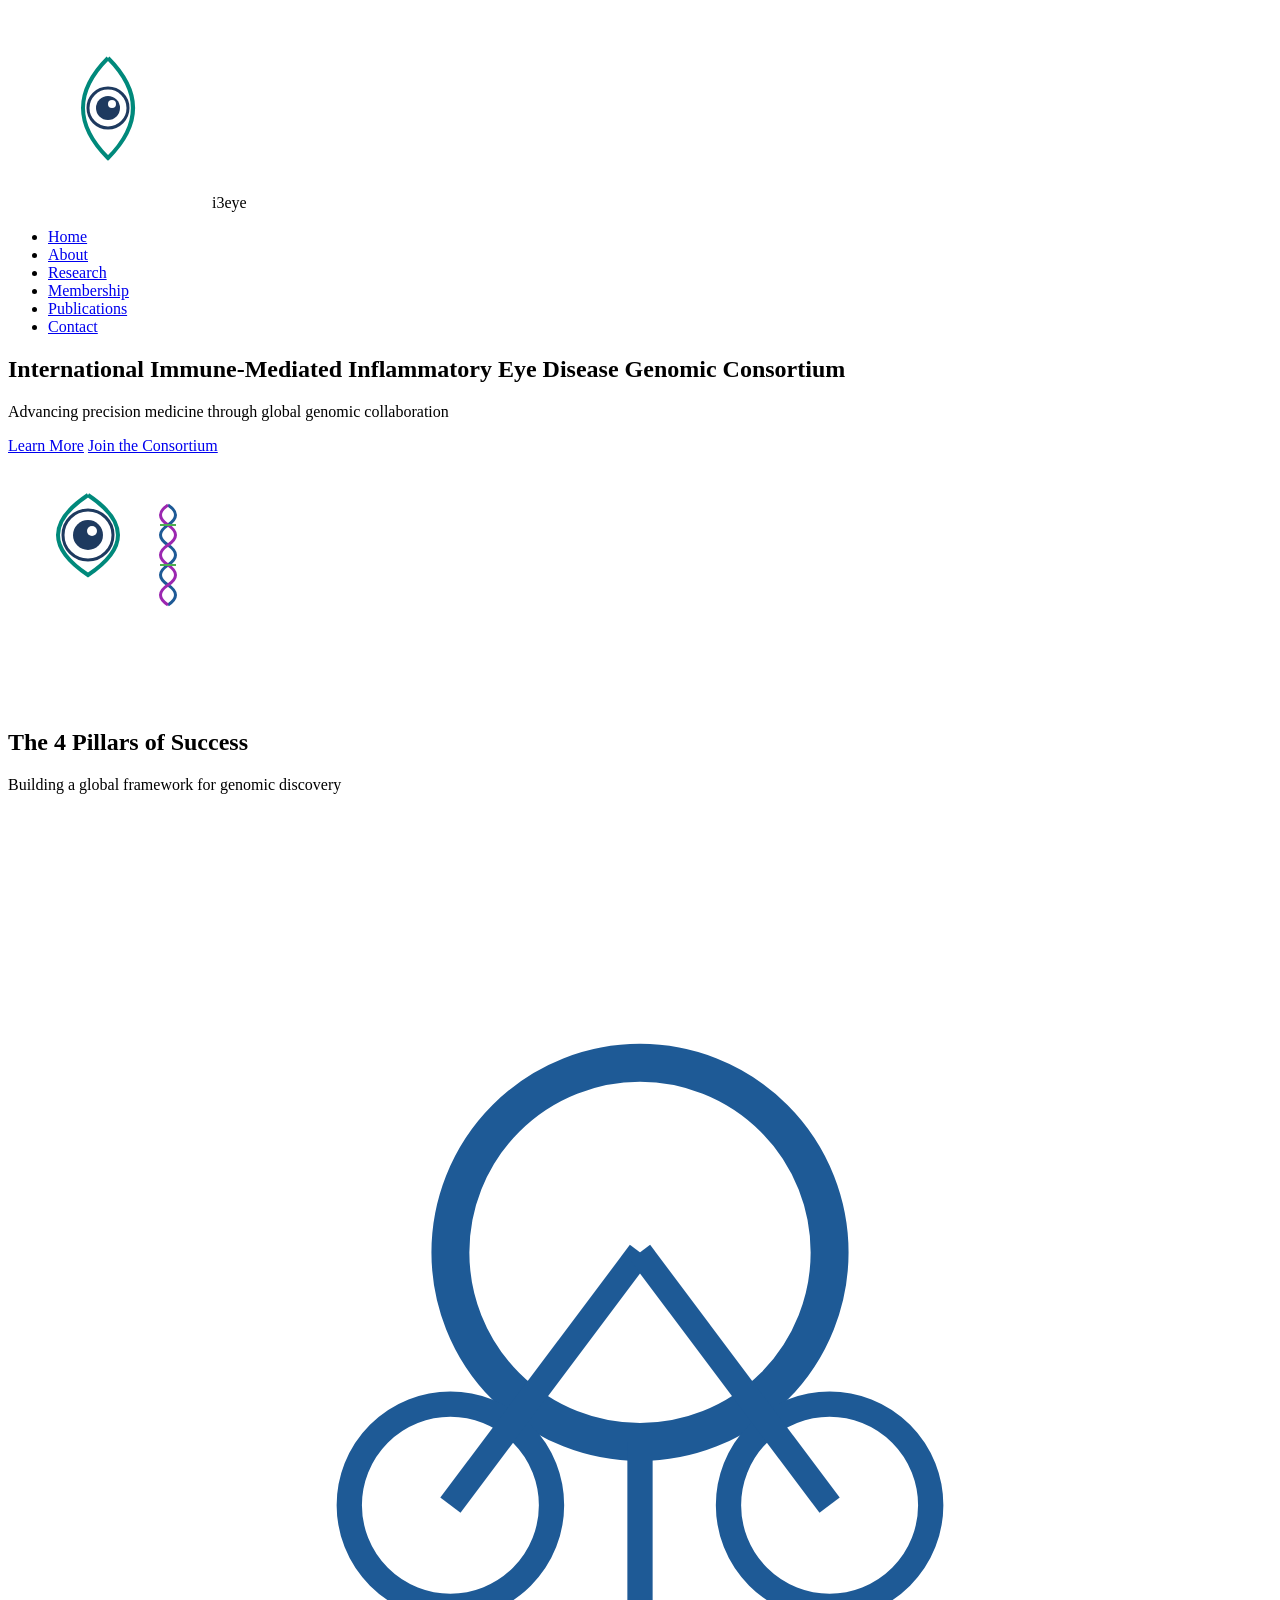
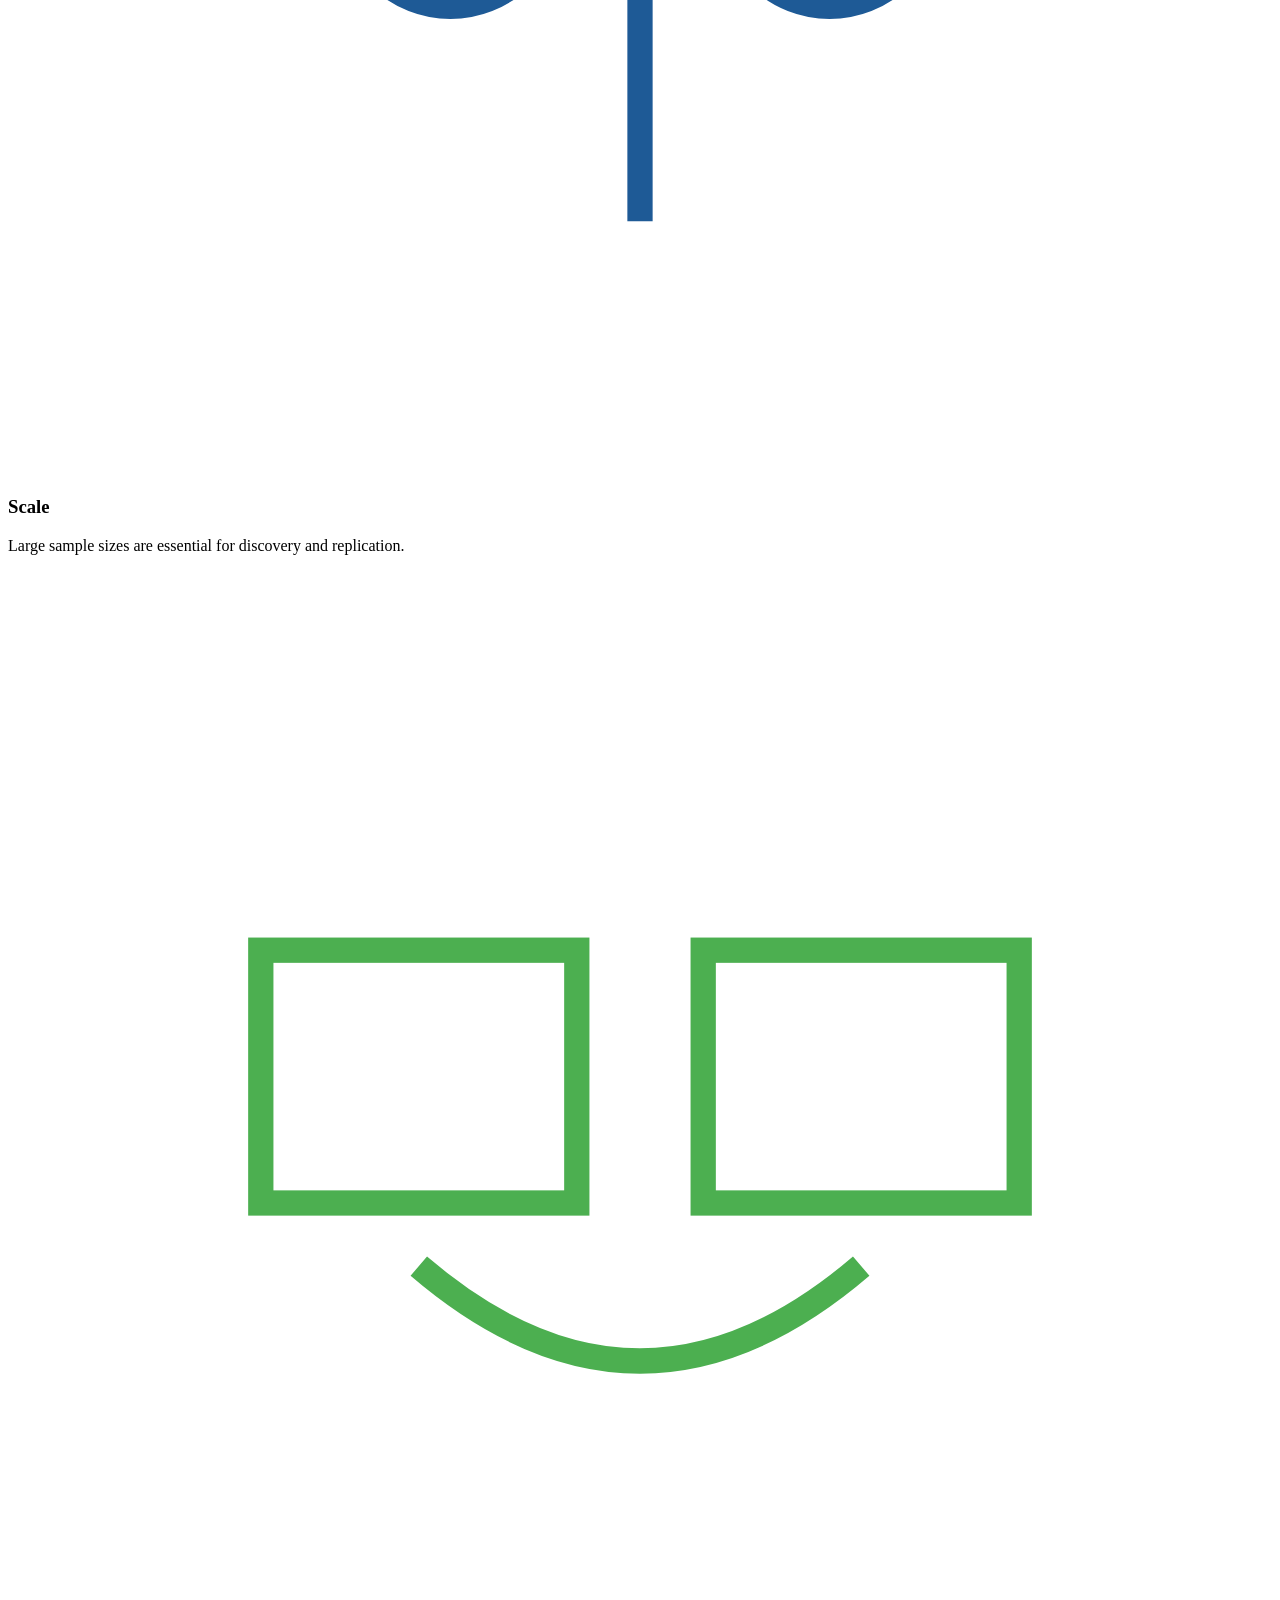
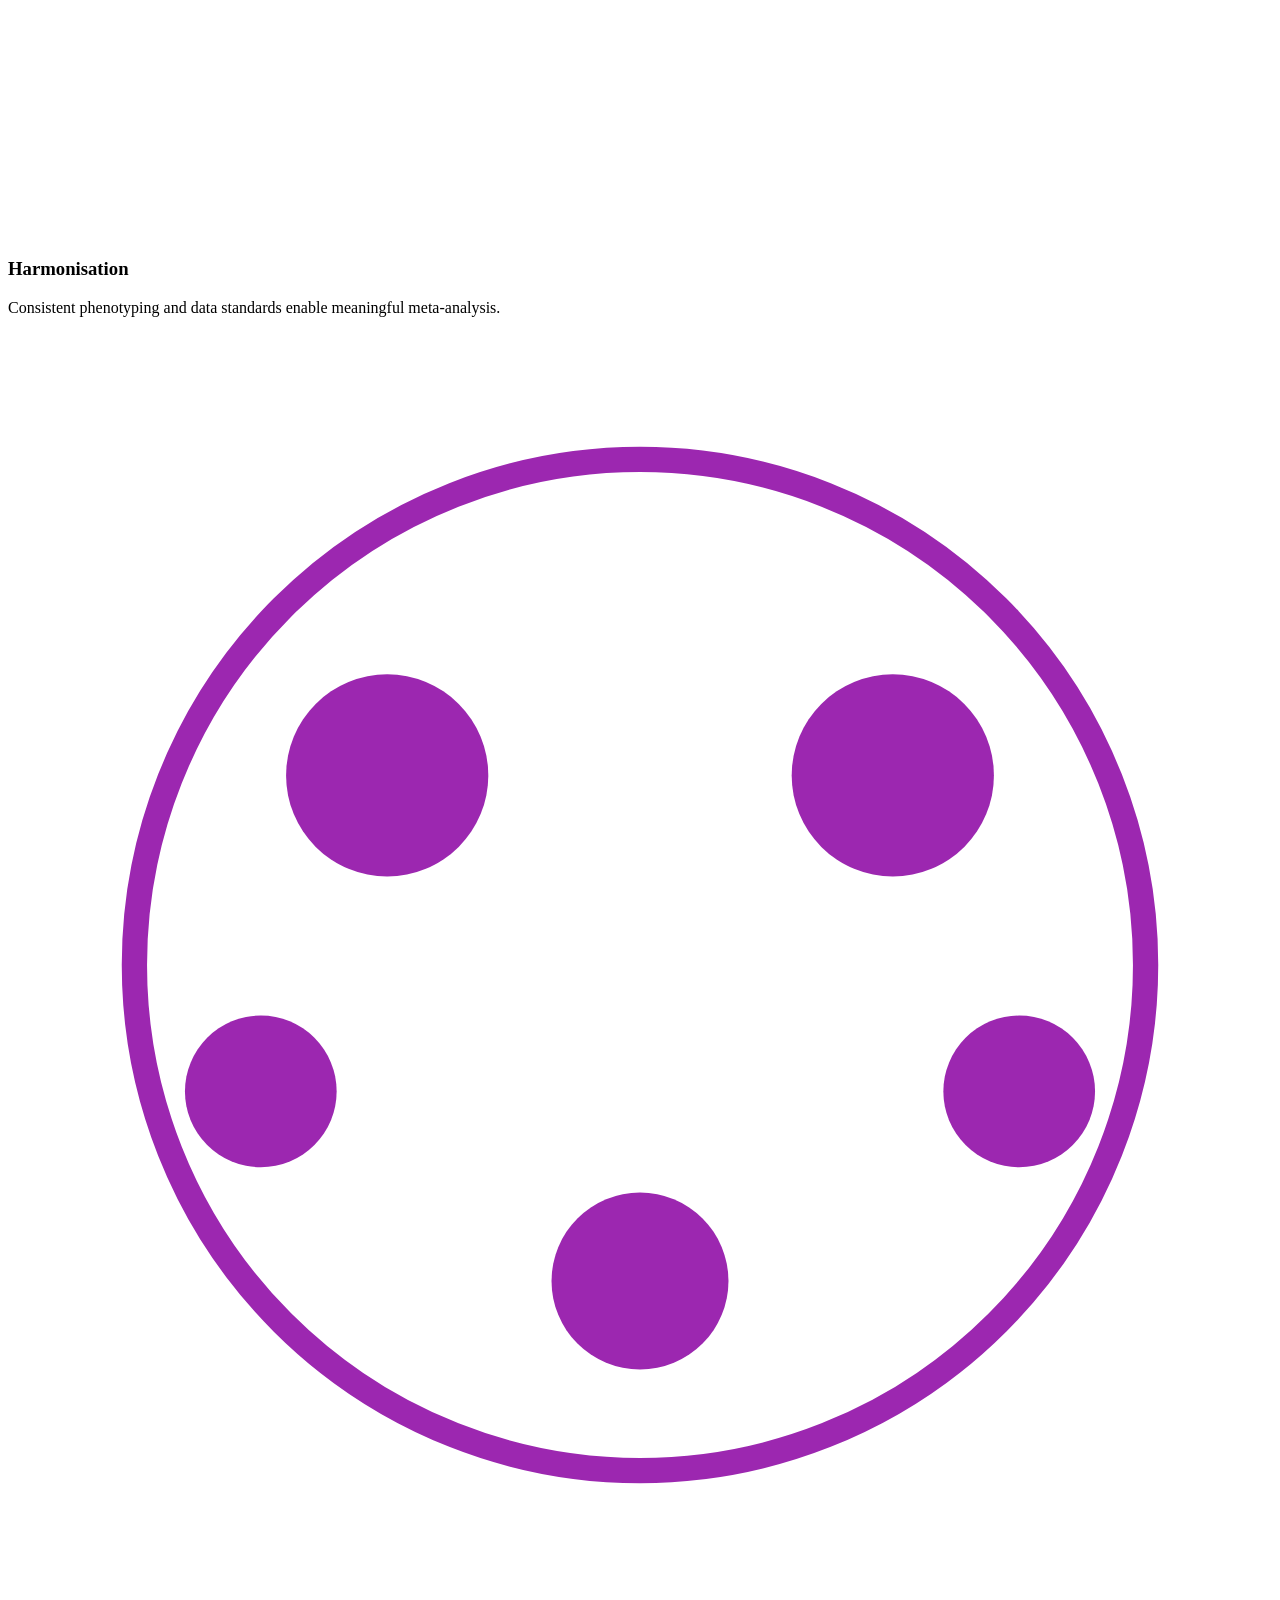
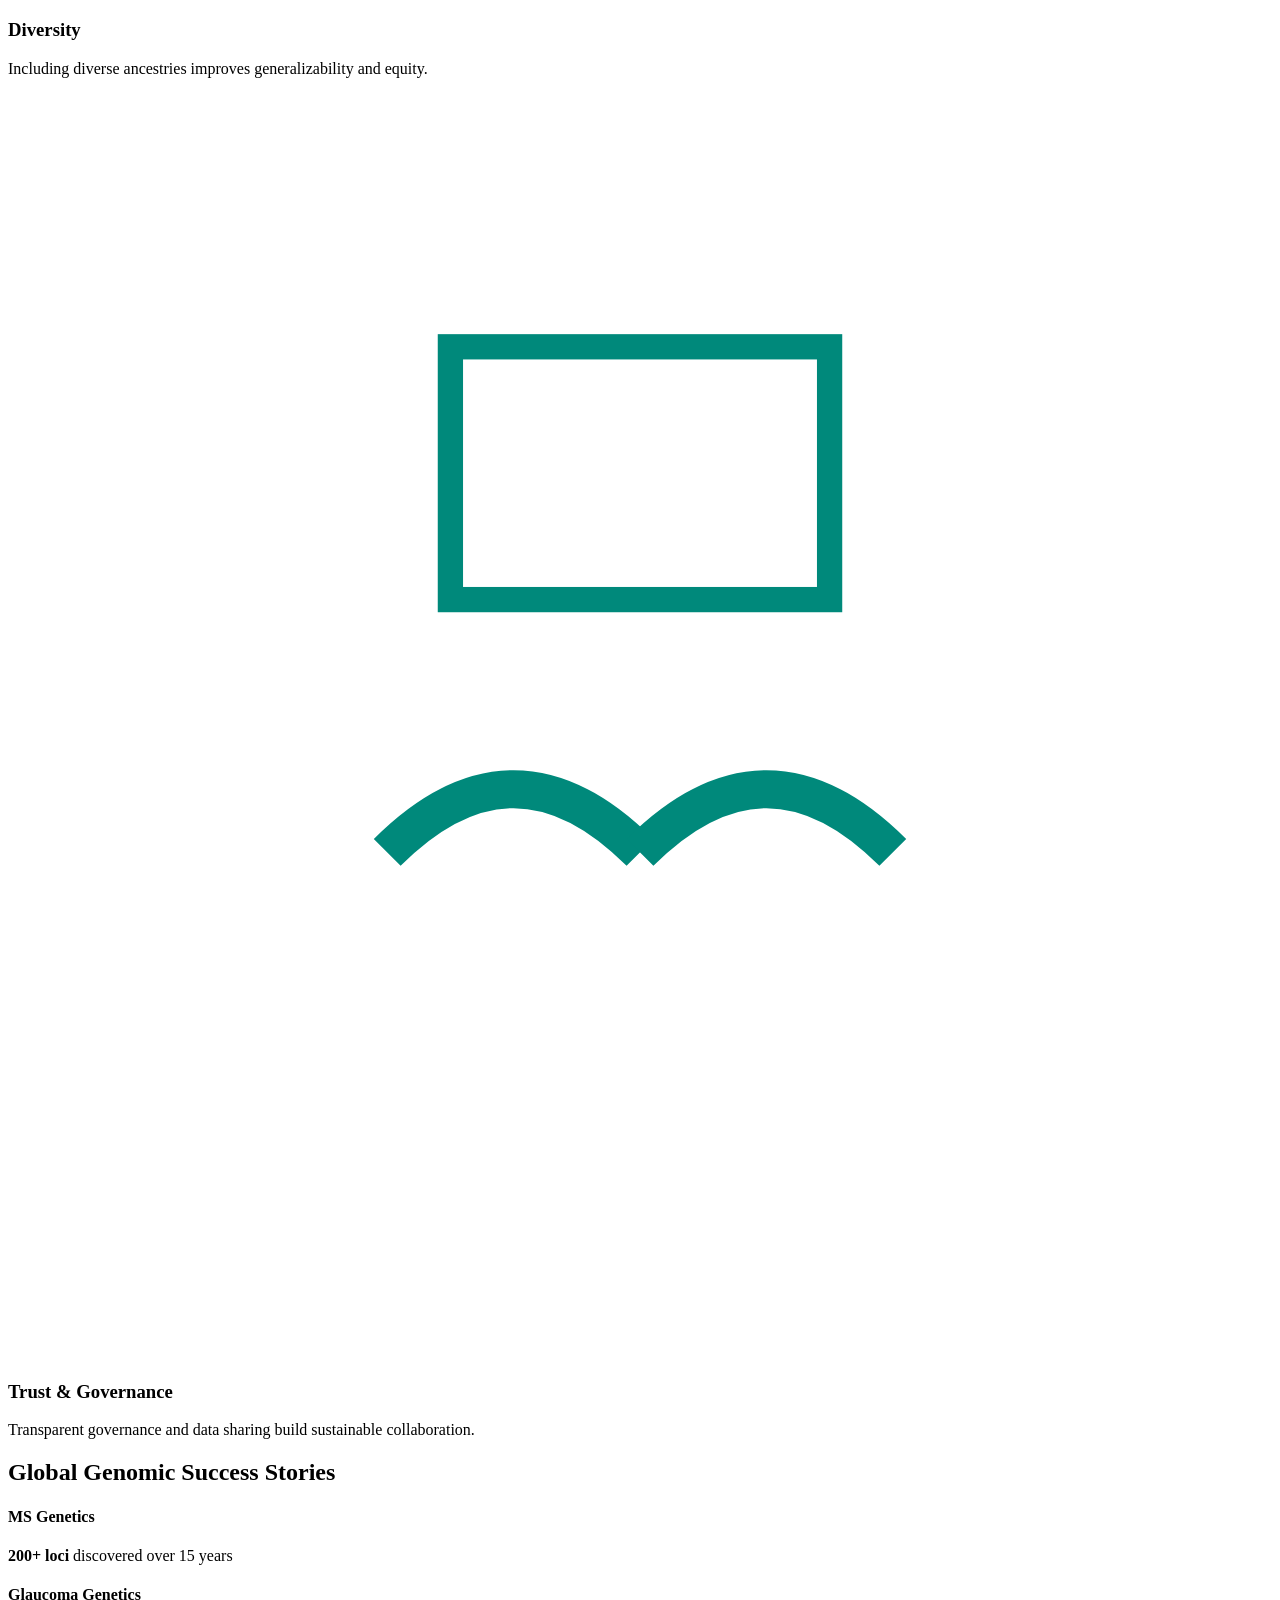
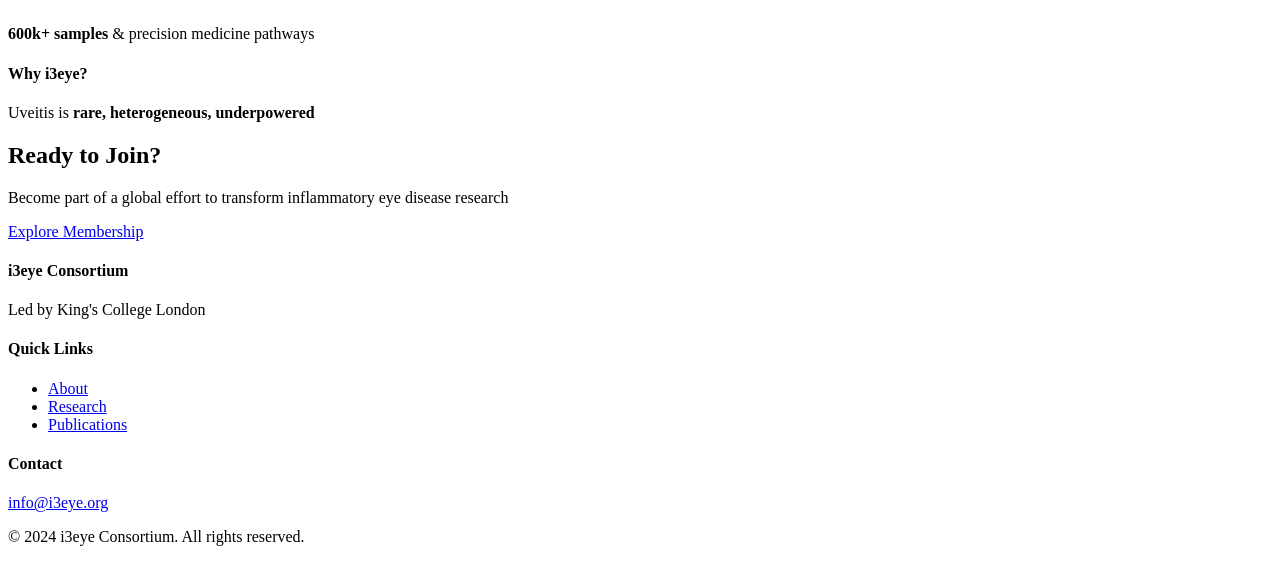
==== index.html @ 9ade29f8 "added index" ====
<!DOCTYPE html>
<html lang="en">
<head>
    <meta charset="UTF-8">
    <meta name="viewport" content="width=device-width, initial-scale=1.0">
    <title>i3eye - International Immune-Mediated Inflammatory Eye Disease Genomic Consortium</title>
    <link rel="stylesheet" href="styles.css">
</head>
<body>
    <nav class="navbar">
        <div class="container">
            <div class="logo">
                <img src="assets/i3eye-logo.svg" alt="i3eye Logo" class="logo-img">
                <span class="logo-text">i3eye</span>
            </div>
            <ul class="nav-links">
                <li><a href="index.html" class="active">Home</a></li>
                <li><a href="about.html">About</a></li>
                <li><a href="research.html">Research</a></li>
                <li><a href="membership.html">Membership</a></li>
                <li><a href="publications.html">Publications</a></li>
                <li><a href="contact.html">Contact</a></li>
            </ul>
            <div class="hamburger">
                <span></span>
                <span></span>
                <span></span>
            </div>
        </div>
    </nav>

    <section class="hero">
        <div class="hero-content">
            <h1>International Immune-Mediated Inflammatory Eye Disease Genomic Consortium</h1>
            <p class="subtitle">Advancing precision medicine through global genomic collaboration</p>
            <div class="hero-buttons">
                <a href="about.html" class="btn btn-primary">Learn More</a>
                <a href="membership.html" class="btn btn-secondary">Join the Consortium</a>
            </div>
        </div>
        <div class="hero-image">
            <img src="assets/hero-eye-dna.svg" alt="Eye and DNA illustration">
        </div>
    </section>

    <section class="pillars">
        <div class="container">
            <h2>The 4 Pillars of Success</h2>
            <p class="section-subtitle">Building a global framework for genomic discovery</p>
            <div class="pillars-grid">
                <div class="pillar-card">
                    <div class="pillar-icon">
                        <svg viewBox="0 0 100 100" xmlns="http://www.w3.org/2000/svg">
                            <circle cx="50" cy="35" r="15" fill="none" stroke="#1e5a96" stroke-width="3"/>
                            <circle cx="35" cy="55" r="8" fill="none" stroke="#1e5a96" stroke-width="2"/>
                            <circle cx="65" cy="55" r="8" fill="none" stroke="#1e5a96" stroke-width="2"/>
                            <line x1="50" y1="35" x2="35" y2="55" stroke="#1e5a96" stroke-width="2"/>
                            <line x1="50" y1="35" x2="65" y2="55" stroke="#1e5a96" stroke-width="2"/>
                            <line x1="50" y1="50" x2="50" y2="80" stroke="#1e5a96" stroke-width="2"/>
                        </svg>
                    </div>
                    <h3>Scale</h3>
                    <p>Large sample sizes are essential for discovery and replication.</p>
                </div>
                <div class="pillar-card">
                    <div class="pillar-icon">
                        <svg viewBox="0 0 100 100" xmlns="http://www.w3.org/2000/svg">
                            <rect x="20" y="30" width="25" height="20" fill="none" stroke="#4CAF50" stroke-width="2"/>
                            <rect x="55" y="30" width="25" height="20" fill="none" stroke="#4CAF50" stroke-width="2"/>
                            <path d="M 32.5 55 Q 50 70 67.5 55" fill="none" stroke="#4CAF50" stroke-width="2"/>
                        </svg>
                    </div>
                    <h3>Harmonisation</h3>
                    <p>Consistent phenotyping and data standards enable meaningful meta-analysis.</p>
                </div>
                <div class="pillar-card">
                    <div class="pillar-icon">
                        <svg viewBox="0 0 100 100" xmlns="http://www.w3.org/2000/svg">
                            <circle cx="50" cy="50" r="40" fill="none" stroke="#9C27B0" stroke-width="2"/>
                            <circle cx="30" cy="35" r="8" fill="#9C27B0"/>
                            <circle cx="70" cy="35" r="8" fill="#9C27B0"/>
                            <circle cx="20" cy="60" r="6" fill="#9C27B0"/>
                            <circle cx="80" cy="60" r="6" fill="#9C27B0"/>
                            <circle cx="50" cy="75" r="7" fill="#9C27B0"/>
                        </svg>
                    </div>
                    <h3>Diversity</h3>
                    <p>Including diverse ancestries improves generalizability and equity.</p>
                </div>
                <div class="pillar-card">
                    <div class="pillar-icon">
                        <svg viewBox="0 0 100 100" xmlns="http://www.w3.org/2000/svg">
                            <path d="M 30 60 Q 40 50 50 60" fill="none" stroke="#00897B" stroke-width="3"/>
                            <path d="M 50 60 Q 60 50 70 60" fill="none" stroke="#00897B" stroke-width="3"/>
                            <rect x="35" y="20" width="30" height="20" fill="none" stroke="#00897B" stroke-width="2"/>
                        </svg>
                    </div>
                    <h3>Trust & Governance</h3>
                    <p>Transparent governance and data sharing build sustainable collaboration.</p>
                </div>
            </div>
        </div>
    </section>

    <section class="quick-stats">
        <div class="container">
            <h2>Global Genomic Success Stories</h2>
            <div class="stats-grid">
                <div class="stat">
                    <h4>MS Genetics</h4>
                    <p><strong>200+ loci</strong> discovered over 15 years</p>
                </div>
                <div class="stat">
                    <h4>Glaucoma Genetics</h4>
                    <p><strong>600k+ samples</strong> & precision medicine pathways</p>
                </div>
                <div class="stat">
                    <h4>Why i3eye?</h4>
                    <p>Uveitis is <strong>rare, heterogeneous, underpowered</strong></p>
                </div>
            </div>
        </div>
    </section>

    <section class="cta">
        <div class="container">
            <h2>Ready to Join?</h2>
            <p>Become part of a global effort to transform inflammatory eye disease research</p>
            <a href="membership.html" class="btn btn-primary btn-large">Explore Membership</a>
        </div>
    </section>

    <footer>
        <div class="container">
            <div class="footer-content">
                <div class="footer-section">
                    <h4>i3eye Consortium</h4>
                    <p>Led by King's College London</p>
                </div>
                <div class="footer-section">
                    <h4>Quick Links</h4>
                    <ul>
                        <li><a href="about.html">About</a></li>
                        <li><a href="research.html">Research</a></li>
                        <li><a href="publications.html">Publications</a></li>
                    </ul>
                </div>
                <div class="footer-section">
                    <h4>Contact</h4>
                    <p><a href="mailto:info@i3eye.org">info@i3eye.org</a></p>
                </div>
            </div>
            <div class="footer-bottom">
                <p>&copy; 2024 i3eye Consortium. All rights reserved.</p>
            </div>
        </div>
    </footer>

    <script src="script.js"></script>
</body>
</html>
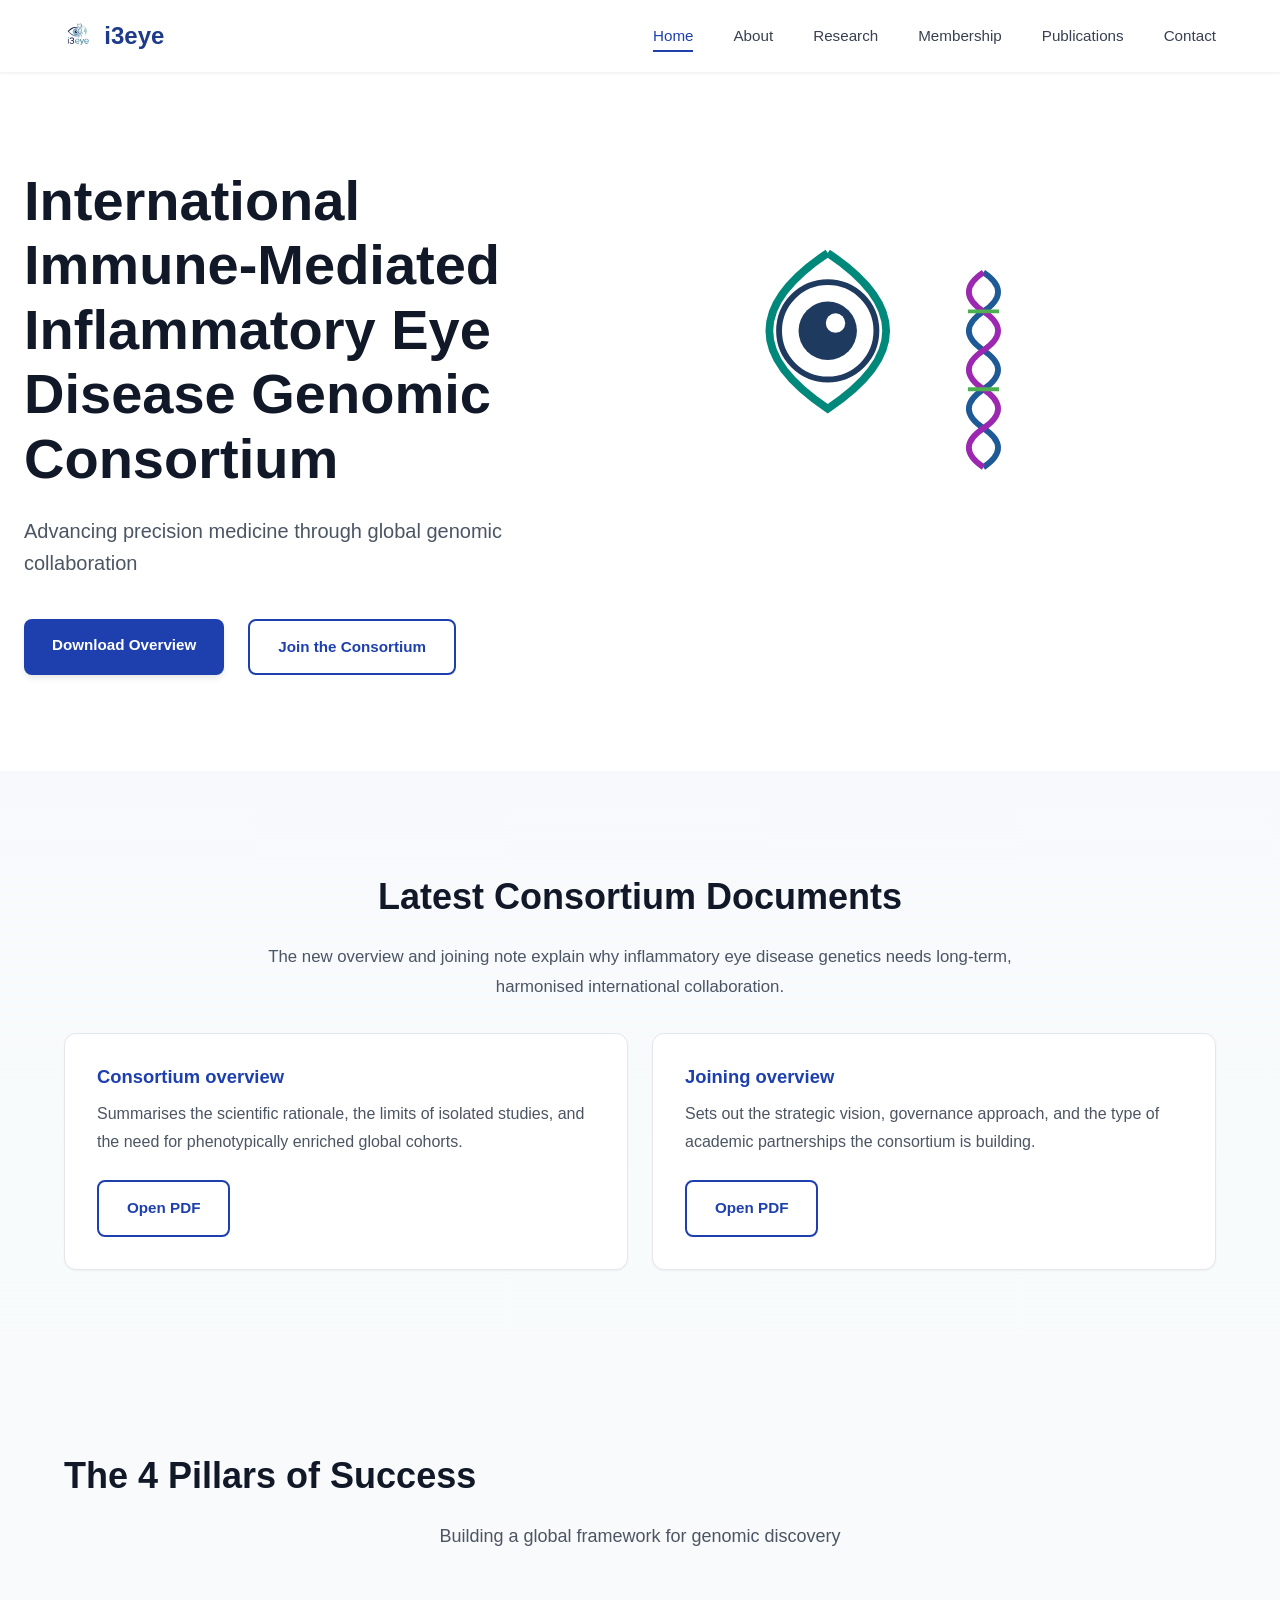
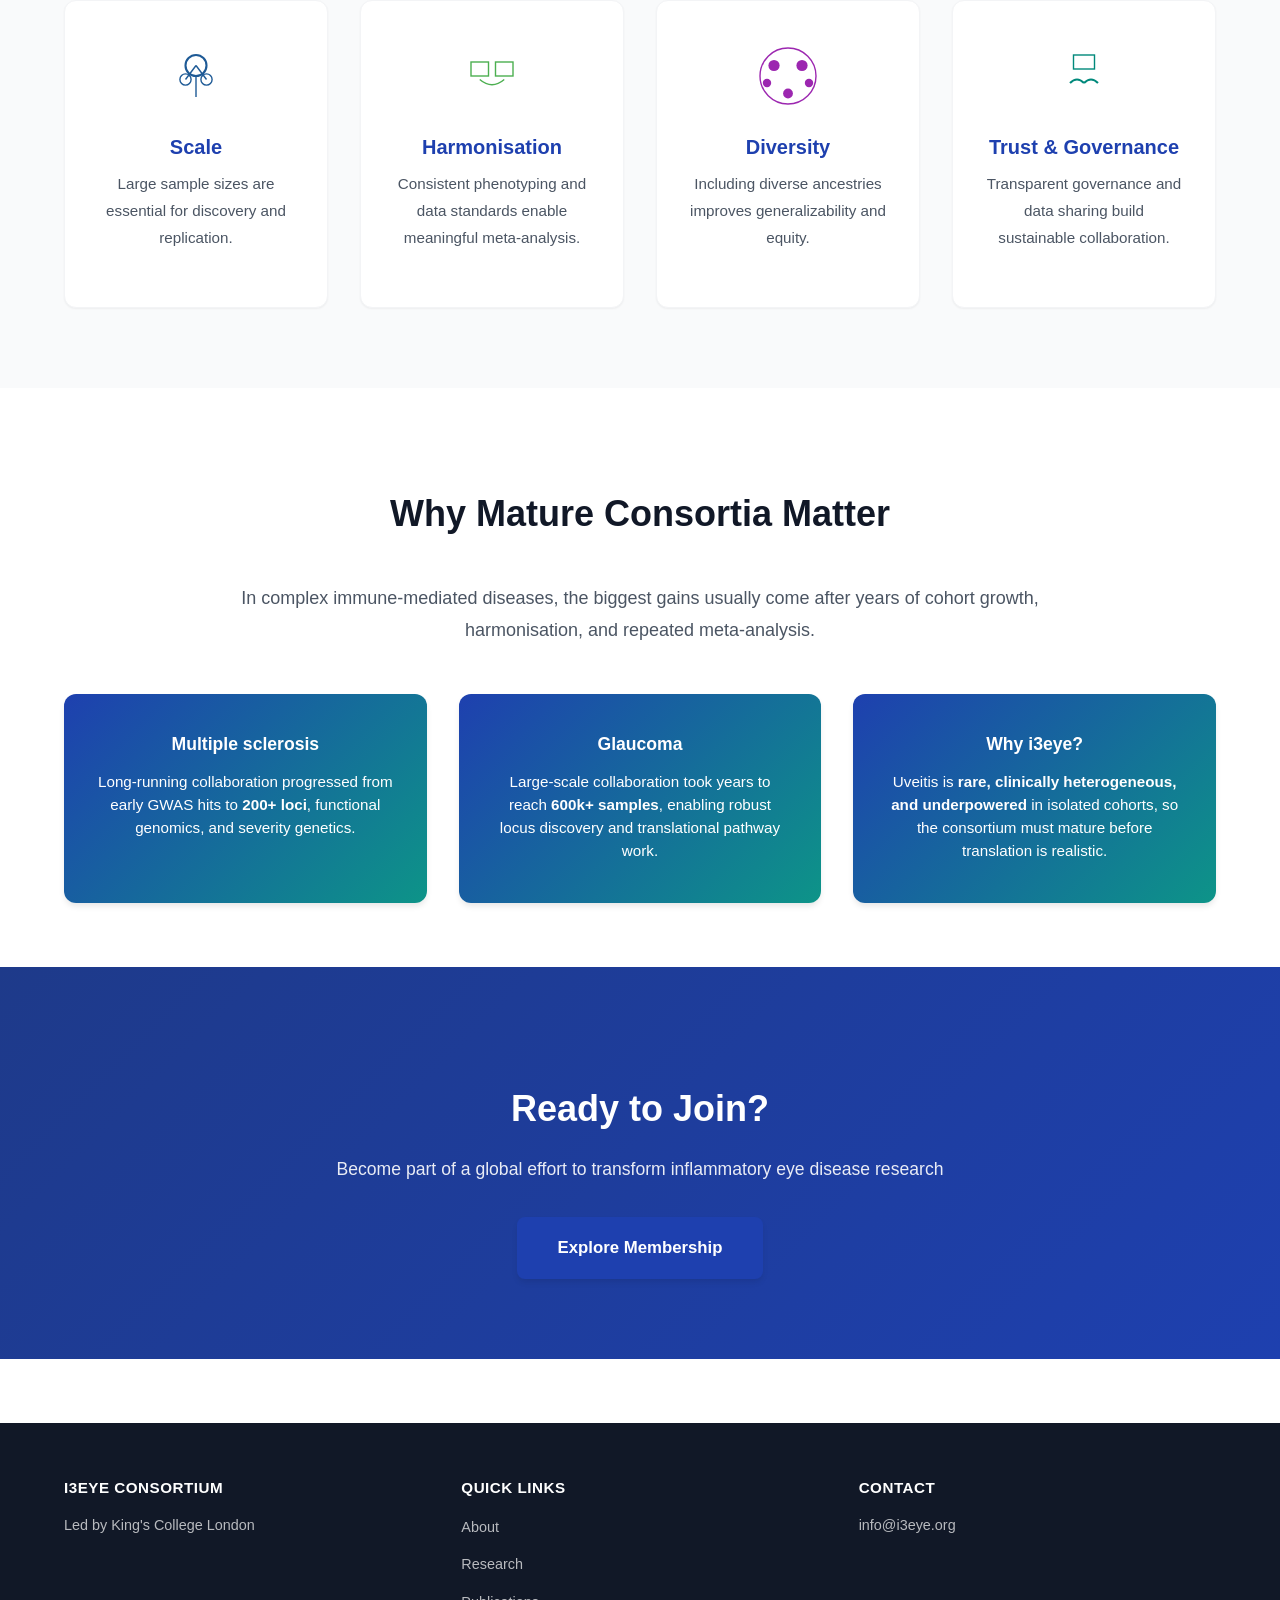
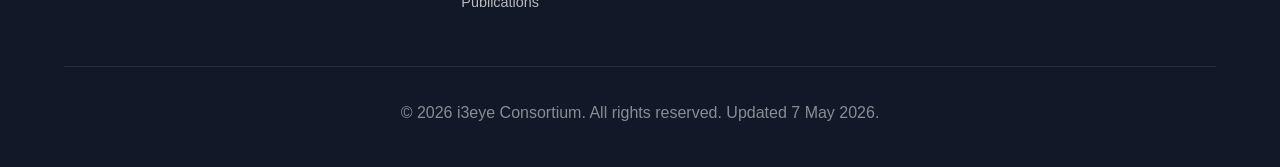
==== commit 299b39b5: "rewrote index and css" ====
--- a/index.html
+++ b/index.html
@@ -34,12 +34,33 @@
             <h1>International Immune-Mediated Inflammatory Eye Disease Genomic Consortium</h1>
             <p class="subtitle">Advancing precision medicine through global genomic collaboration</p>
             <div class="hero-buttons">
-                <a href="about.html" class="btn btn-primary">Learn More</a>
+                <a href="assets/I3eye%20overview_5May.pdf" class="btn btn-primary" target="_blank" rel="noopener">Download Overview</a>
                 <a href="membership.html" class="btn btn-secondary">Join the Consortium</a>
             </div>
         </div>
         <div class="hero-image">
             <img src="assets/hero-eye-dna.svg" alt="Eye and DNA illustration">
+        </div>
+    </section>
+
+    <section class="resources">
+        <div class="container">
+            <div class="resource-intro">
+                <h2>Latest Consortium Documents</h2>
+                <p>The new overview and joining note explain why inflammatory eye disease genetics needs long-term, harmonised international collaboration.</p>
+            </div>
+            <div class="resource-grid">
+                <article class="resource-card">
+                    <h3>Consortium overview</h3>
+                    <p>Summarises the scientific rationale, the limits of isolated studies, and the need for phenotypically enriched global cohorts.</p>
+                    <a href="assets/I3eye%20overview_5May.pdf" class="btn btn-secondary" target="_blank" rel="noopener">Open PDF</a>
+                </article>
+                <article class="resource-card">
+                    <h3>Joining overview</h3>
+                    <p>Sets out the strategic vision, governance approach, and the type of academic partnerships the consortium is building.</p>
+                    <a href="assets/I3eye%20overview_5May_joining.pdf" class="btn btn-secondary" target="_blank" rel="noopener">Open PDF</a>
+                </article>
+            </div>
         </div>
     </section>
 
@@ -104,19 +125,20 @@
 
     <section class="quick-stats">
         <div class="container">
-            <h2>Global Genomic Success Stories</h2>
+            <h2>Why Mature Consortia Matter</h2>
+            <p class="section-subtitle">In complex immune-mediated diseases, the biggest gains usually come after years of cohort growth, harmonisation, and repeated meta-analysis.</p>
             <div class="stats-grid">
                 <div class="stat">
-                    <h4>MS Genetics</h4>
-                    <p><strong>200+ loci</strong> discovered over 15 years</p>
+                    <h4>Multiple sclerosis</h4>
+                    <p>Long-running collaboration progressed from early GWAS hits to <strong>200+ loci</strong>, functional genomics, and severity genetics.</p>
                 </div>
                 <div class="stat">
-                    <h4>Glaucoma Genetics</h4>
-                    <p><strong>600k+ samples</strong> & precision medicine pathways</p>
+                    <h4>Glaucoma</h4>
+                    <p>Large-scale collaboration took years to reach <strong>600k+ samples</strong>, enabling robust locus discovery and translational pathway work.</p>
                 </div>
                 <div class="stat">
                     <h4>Why i3eye?</h4>
-                    <p>Uveitis is <strong>rare, heterogeneous, underpowered</strong></p>
+                    <p>Uveitis is <strong>rare, clinically heterogeneous, and underpowered</strong> in isolated cohorts, so the consortium must mature before translation is realistic.</p>
                 </div>
             </div>
         </div>
@@ -151,7 +173,7 @@
                 </div>
             </div>
             <div class="footer-bottom">
-                <p>&copy; 2024 i3eye Consortium. All rights reserved.</p>
+                <p>&copy; 2026 i3eye Consortium. All rights reserved. Updated 7 May 2026.</p>
             </div>
         </div>
     </footer>
--- a/styles.css
+++ b/styles.css
@@ -0,0 +1,1013 @@
+:root {
+    --primary: #1e40af;
+    --primary-light: #3b82f6;
+    --primary-dark: #1e3a8a;
+    --accent: #0d9488;
+    --accent-light: #14b8a6;
+    --success: #10b981;
+    --warning: #f59e0b;
+    --danger: #ef4444;
+    --gray-50: #f9fafb;
+    --gray-100: #f3f4f6;
+    --gray-200: #e5e7eb;
+    --gray-300: #d1d5db;
+    --gray-400: #9ca3af;
+    --gray-500: #6b7280;
+    --gray-600: #4b5563;
+    --gray-700: #374151;
+    --gray-800: #1f2937;
+    --gray-900: #111827;
+    --white: #ffffff;
+    --shadow-sm: 0 1px 2px 0 rgba(0, 0, 0, 0.05);
+    --shadow-md: 0 4px 6px -1px rgba(0, 0, 0, 0.1);
+    --shadow-lg: 0 10px 15px -3px rgba(0, 0, 0, 0.1);
+    --shadow-xl: 0 20px 25px -5px rgba(0, 0, 0, 0.1);
+    --radius-sm: 6px;
+    --radius-md: 8px;
+    --radius-lg: 12px;
+    --transition: all 0.3s cubic-bezier(0.4, 0, 0.2, 1);
+}
+
+* {
+    margin: 0;
+    padding: 0;
+    box-sizing: border-box;
+}
+
+html {
+    scroll-behavior: smooth;
+}
+
+body {
+    font-family: -apple-system, BlinkMacSystemFont, 'Segoe UI', 'Roboto', 'Oxygen', 'Ubuntu', 'Cantarell', sans-serif;
+    color: var(--gray-700);
+    background-color: var(--white);
+    line-height: 1.6;
+    overflow-x: hidden;
+}
+
+.container {
+    max-width: 1200px;
+    margin: 0 auto;
+    padding: 0 24px;
+}
+
+/* Typography */
+h1, h2, h3, h4, h5, h6 {
+    font-weight: 700;
+    color: var(--gray-900);
+    line-height: 1.2;
+    margin-bottom: 1rem;
+}
+
+h1 {
+    font-size: 3rem;
+}
+
+h2 {
+    font-size: 2.25rem;
+    margin-top: 2.5rem;
+    margin-bottom: 1.5rem;
+}
+
+h3 {
+    font-size: 1.5rem;
+}
+
+h4 {
+    font-size: 1.125rem;
+}
+
+p {
+    margin-bottom: 1rem;
+    font-size: 1rem;
+    line-height: 1.75;
+}
+
+a {
+    color: var(--primary);
+    text-decoration: none;
+    transition: var(--transition);
+}
+
+a:hover {
+    color: var(--primary-dark);
+}
+
+/* Navigation */
+.navbar {
+    background: var(--white);
+    border-bottom: 1px solid var(--gray-100);
+    position: sticky;
+    top: 0;
+    z-index: 1000;
+    box-shadow: var(--shadow-sm);
+}
+
+.navbar .container {
+    display: flex;
+    justify-content: space-between;
+    align-items: center;
+    padding: 1rem 24px;
+    gap: 1rem 1.5rem;
+    flex-wrap: wrap;
+}
+
+.logo {
+    display: flex;
+    align-items: center;
+    gap: 12px;
+    font-size: 1.5rem;
+    font-weight: 800;
+    color: var(--primary-dark);
+}
+
+.logo-img {
+    height: 40px;
+    width: auto;
+}
+
+.nav-links {
+    display: flex;
+    list-style: none;
+    gap: 2.5rem;
+    flex-wrap: wrap;
+    justify-content: flex-end;
+}
+
+.nav-links a {
+    color: var(--gray-700);
+    font-weight: 500;
+    font-size: 0.95rem;
+    position: relative;
+}
+
+.nav-links a:hover,
+.nav-links a.active {
+    color: var(--primary);
+}
+
+.nav-links a.active::after {
+    content: '';
+    position: absolute;
+    bottom: -8px;
+    left: 0;
+    width: 100%;
+    height: 2px;
+    background: var(--primary);
+}
+
+.hamburger {
+    display: none;
+    flex-direction: column;
+    cursor: pointer;
+    gap: 6px;
+}
+
+.hamburger span {
+    width: 24px;
+    height: 2.5px;
+    background: var(--gray-900);
+    border-radius: 2px;
+    transition: var(--transition);
+}
+
+/* Hero Section */
+.hero {
+    display: grid;
+    grid-template-columns: 1fr 1fr;
+    gap: 4rem;
+    align-items: center;
+    padding: 6rem 24px;
+    min-height: 600px;
+}
+
+.hero-content h1 {
+    font-size: 3.5rem;
+    margin-bottom: 1.5rem;
+    color: var(--gray-900);
+    line-height: 1.15;
+}
+
+.hero-content .subtitle {
+    font-size: 1.25rem;
+    color: var(--gray-600);
+    margin-bottom: 2.5rem;
+    line-height: 1.6;
+}
+
+.hero-buttons {
+    display: flex;
+    gap: 1.5rem;
+    flex-wrap: wrap;
+}
+
+.hero-image img {
+    width: 100%;
+    height: auto;
+    border-radius: var(--radius-lg);
+}
+
+/* Resources Section */
+.resources {
+    padding: 4rem 0;
+    background: linear-gradient(180deg, rgba(30, 64, 175, 0.03) 0%, rgba(13, 148, 136, 0.03) 100%);
+}
+
+.resource-intro {
+    text-align: center;
+    max-width: 760px;
+    margin: 0 auto 2rem;
+}
+
+.resource-intro p {
+    color: var(--gray-600);
+    font-size: 1.05rem;
+}
+
+.resource-grid {
+    display: grid;
+    grid-template-columns: repeat(auto-fit, minmax(280px, 1fr));
+    gap: 1.5rem;
+}
+
+.resource-card {
+    background: var(--white);
+    border: 1px solid var(--gray-200);
+    border-radius: var(--radius-lg);
+    padding: 2rem;
+    box-shadow: var(--shadow-sm);
+    transition: var(--transition);
+}
+
+.resource-card:hover {
+    transform: translateY(-3px);
+    box-shadow: var(--shadow-lg);
+}
+
+.resource-card h3 {
+    color: var(--primary);
+    margin-bottom: 0.75rem;
+    font-size: 1.15rem;
+}
+
+.resource-card p {
+    color: var(--gray-600);
+    margin-bottom: 1.5rem;
+}
+
+/* Buttons */
+.btn {
+    display: inline-block;
+    padding: 0.875rem 1.75rem;
+    border-radius: var(--radius-md);
+    font-weight: 600;
+    font-size: 0.95rem;
+    text-align: center;
+    cursor: pointer;
+    transition: var(--transition);
+    border: none;
+    white-space: nowrap;
+}
+
+.btn-primary {
+    background: var(--primary);
+    color: var(--white);
+    box-shadow: var(--shadow-md);
+}
+
+.btn-primary:hover {
+    background: var(--primary-dark);
+    transform: translateY(-2px);
+    box-shadow: var(--shadow-lg);
+}
+
+.btn-secondary {
+    background: transparent;
+    color: var(--primary);
+    border: 2px solid var(--primary);
+}
+
+.btn-secondary:hover {
+    background: var(--primary);
+    color: var(--white);
+}
+
+.btn-large {
+    padding: 1.125rem 2.5rem;
+    font-size: 1.05rem;
+}
+
+/* Pillars Section */
+.pillars {
+    background: var(--gray-50);
+    padding: 5rem 0;
+}
+
+.section-subtitle {
+    text-align: center;
+    color: var(--gray-600);
+    font-size: 1.125rem;
+    margin-bottom: 3rem;
+}
+
+.pillars-grid {
+    display: grid;
+    grid-template-columns: repeat(auto-fit, minmax(240px, 1fr));
+    gap: 2rem;
+}
+
+.pillar-card {
+    background: var(--white);
+    padding: 2.5rem 2rem;
+    border-radius: var(--radius-lg);
+    text-align: center;
+    box-shadow: var(--shadow-sm);
+    transition: var(--transition);
+    border: 1px solid var(--gray-100);
+}
+
+.pillar-card:hover {
+    transform: translateY(-4px);
+    box-shadow: var(--shadow-lg);
+    border-color: var(--primary-light);
+}
+
+.pillar-icon {
+    margin-bottom: 1.5rem;
+    height: 70px;
+    display: flex;
+    align-items: center;
+    justify-content: center;
+}
+
+.pillar-icon svg {
+    width: 70px;
+    height: 70px;
+}
+
+.pillar-card h3 {
+    color: var(--primary);
+    margin-bottom: 0.75rem;
+    font-size: 1.25rem;
+}
+
+.pillar-card p {
+    color: var(--gray-600);
+    font-size: 0.95rem;
+}
+
+/* Stats Section */
+.quick-stats {
+    padding: 4rem 0;
+}
+
+.quick-stats h2 {
+    text-align: center;
+    margin-bottom: 3rem;
+}
+
+.quick-stats .section-subtitle {
+    max-width: 860px;
+    margin-left: auto;
+    margin-right: auto;
+}
+
+.stats-grid {
+    display: grid;
+    grid-template-columns: repeat(auto-fit, minmax(220px, 1fr));
+    gap: 2rem;
+}
+
+.stat {
+    background: linear-gradient(135deg, var(--primary) 0%, var(--accent) 100%);
+    color: var(--white);
+    padding: 2.5rem 2rem;
+    border-radius: var(--radius-lg);
+    text-align: center;
+    box-shadow: var(--shadow-md);
+}
+
+.stat h4 {
+    color: var(--white);
+    margin-bottom: 1rem;
+    font-size: 1.1rem;
+}
+
+.stat p {
+    margin: 0;
+    font-size: 0.95rem;
+    line-height: 1.5;
+}
+
+/* CTA Section */
+.cta {
+    background: linear-gradient(135deg, var(--primary-dark) 0%, var(--primary) 100%);
+    color: var(--white);
+    padding: 5rem 0;
+    text-align: center;
+}
+
+.cta h2,
+.cta p {
+    color: var(--white);
+}
+
+.cta p {
+    font-size: 1.1rem;
+    margin-bottom: 2rem;
+    color: rgba(255, 255, 255, 0.9);
+}
+
+/* Page Header */
+.page-header {
+    background: linear-gradient(135deg, var(--primary-dark) 0%, var(--primary) 100%);
+    color: var(--white);
+    padding: 4rem 24px;
+    text-align: center;
+}
+
+.page-header h1 {
+    color: var(--white);
+    margin-bottom: 0.75rem;
+    font-size: 2.75rem;
+}
+
+.page-header p {
+    color: rgba(255, 255, 255, 0.9);
+    font-size: 1.1rem;
+}
+
+/* Content Section */
+.content {
+    padding: 3rem 0;
+    min-height: 400px;
+}
+
+/* Cards & Boxes */
+.vision-box,
+.mou-section {
+    background: var(--gray-50);
+    padding: 2.5rem;
+    border-radius: var(--radius-lg);
+    margin: 2.5rem 0;
+    border-left: 4px solid var(--primary);
+}
+
+.cta-box {
+    background: var(--gray-50);
+    padding: 3rem 2.5rem;
+    border-radius: var(--radius-lg);
+    text-align: center;
+    margin: 3.5rem 0;
+    border: 2px solid var(--gray-200);
+}
+
+.cta-box h3 {
+    color: var(--gray-900);
+    margin-bottom: 1rem;
+}
+
+/* Lists */
+.rationale-list,
+.requirements {
+    list-style: none;
+    margin: 1.5rem 0;
+}
+
+.rationale-list li,
+.requirements li {
+    margin-bottom: 1.5rem;
+    padding-left: 1.75rem;
+    position: relative;
+    color: var(--gray-700);
+}
+
+.rationale-list li::before,
+.requirements li::before {
+    content: '▸';
+    position: absolute;
+    left: 0;
+    color: var(--primary);
+    font-weight: bold;
+    font-size: 1.25rem;
+}
+
+.rationale-list ul,
+.requirements ul {
+    list-style: none;
+    margin-top: 0.75rem;
+    padding-left: 1.5rem;
+}
+
+.rationale-list ul li::before {
+    content: '○';
+    color: var(--accent);
+}
+
+/* Grid Layouts */
+.principles-grid,
+.benefits-grid {
+    display: grid;
+    grid-template-columns: repeat(auto-fit, minmax(280px, 1fr));
+    gap: 2rem;
+    margin: 2.5rem 0;
+}
+
+.principle-box,
+.benefit {
+    background: var(--white);
+    border: 1px solid var(--gray-200);
+    padding: 2rem;
+    border-radius: var(--radius-lg);
+    transition: var(--transition);
+}
+
+.principle-box:hover,
+.benefit:hover {
+    border-color: var(--primary);
+    box-shadow: var(--shadow-md);
+    transform: translateY(-2px);
+}
+
+.principle-box h3,
+.benefit h3 {
+    color: var(--primary);
+    margin-bottom: 0.75rem;
+    font-size: 1.1rem;
+}
+
+.principle-box p,
+.benefit p {
+    color: var(--gray-600);
+    font-size: 0.95rem;
+}
+
+/* Timeline */
+.consortia-comparison {
+    display: grid;
+    grid-template-columns: repeat(auto-fit, minmax(320px, 1fr));
+    gap: 2rem;
+    margin: 2.5rem 0;
+}
+
+.consortium-card {
+    background: var(--white);
+    border: 1px solid var(--gray-200);
+    border-radius: var(--radius-lg);
+    padding: 2.5rem;
+    box-shadow: var(--shadow-sm);
+    transition: var(--transition);
+}
+
+.consortium-card:hover {
+    box-shadow: var(--shadow-lg);
+    border-color: var(--primary-light);
+}
+
+.consortium-card h3 {
+    color: var(--primary);
+    margin-bottom: 1.75rem;
+    font-size: 1.25rem;
+}
+
+.timeline-compact {
+    margin: 1.5rem 0;
+}
+
+.timeline-point {
+    margin-bottom: 1.25rem;
+    padding-bottom: 1.25rem;
+    border-bottom: 1px solid var(--gray-200);
+}
+
+.timeline-point:last-child {
+    border-bottom: none;
+}
+
+.timeline-point .year {
+    display: block;
+    font-weight: 700;
+    color: var(--primary);
+    font-size: 0.85rem;
+    text-transform: uppercase;
+    letter-spacing: 0.5px;
+}
+
+.timeline-point p {
+    margin: 0.5rem 0 0 0;
+    font-size: 0.9rem;
+    color: var(--gray-600);
+}
+
+.outcome {
+    font-weight: 600;
+    color: var(--accent);
+    margin-top: 1.25rem;
+    padding-top: 1.25rem;
+    border-top: 2px solid var(--accent);
+}
+
+/* Focus Areas */
+.focus-areas {
+    display: grid;
+    grid-template-columns: repeat(auto-fit, minmax(260px, 1fr));
+    gap: 2rem;
+    margin: 2.5rem 0;
+}
+
+.focus-item {
+    background: linear-gradient(135deg, rgba(30, 64, 175, 0.05) 0%, rgba(13, 148, 136, 0.05) 100%);
+    padding: 2rem;
+    border-radius: var(--radius-lg);
+    border-left: 4px solid var(--primary);
+}
+
+.focus-item h3 {
+    color: var(--primary);
+    font-size: 1.1rem;
+    margin-bottom: 0.75rem;
+}
+
+.focus-item p {
+    color: var(--gray-600);
+    font-size: 0.95rem;
+}
+
+/* Join Steps */
+.join-steps {
+    display: grid;
+    grid-template-columns: repeat(auto-fit, minmax(200px, 1fr));
+    gap: 2rem;
+    margin: 2.5rem 0;
+}
+
+.step {
+    text-align: center;
+}
+
+.step-number {
+    display: inline-flex;
+    align-items: center;
+    justify-content: center;
+    width: 60px;
+    height: 60px;
+    background: linear-gradient(135deg, var(--primary) 0%, var(--accent) 100%);
+    color: var(--white);
+    font-size: 1.5rem;
+    font-weight: 700;
+    border-radius: 50%;
+    margin-bottom: 1rem;
+}
+
+.step h3 {
+    color: var(--gray-900);
+    font-size: 1.1rem;
+    margin-bottom: 0.75rem;
+}
+
+.step p {
+    color: var(--gray-600);
+    font-size: 0.95rem;
+}
+
+/* Publications */
+.publications-list {
+    margin: 2.5rem 0;
+}
+
+.publication {
+    background: var(--white);
+    padding: 1.75rem;
+    margin-bottom: 1.5rem;
+    border-left: 4px solid var(--accent);
+    border-radius: var(--radius-md);
+    transition: var(--transition);
+    border: 1px solid var(--gray-200);
+}
+
+.publication:hover {
+    box-shadow: var(--shadow-md);
+    transform: translateX(4px);
+}
+
+.publication h3 {
+    color: var(--primary);
+    font-size: 1rem;
+    margin-bottom: 0.5rem;
+    font-weight: 600;
+}
+
+.publication p {
+    margin: 0;
+    font-style: italic;
+    color: var(--gray-600);
+    font-size: 0.95rem;
+}
+
+.insights {
+    background: var(--gray-50);
+    padding: 2rem;
+    border-radius: var(--radius-lg);
+    list-style: none;
+    border: 1px solid var(--gray-200);
+}
+
+.insights li {
+    margin-bottom: 1rem;
+    padding-left: 1.75rem;
+    position: relative;
+    color: var(--gray-700);
+    font-size: 0.95rem;
+}
+
+.insights li:last-child {
+    margin-bottom: 0;
+}
+
+.insights li::before {
+    content: '✓';
+    position: absolute;
+    left: 0;
+    color: var(--success);
+    font-weight: bold;
+}
+
+/* Contact */
+.contact-container {
+    display: grid;
+    grid-template-columns: 1fr 1fr;
+    gap: 3rem;
+    margin: 2.5rem 0;
+}
+
+.contact-info,
+.contact-form-wrapper {
+    background: var(--white);
+    padding: 2.5rem;
+    border-radius: var(--radius-lg);
+    border: 1px solid var(--gray-200);
+}
+
+.contact-detail {
+    margin-bottom: 2.5rem;
+}
+
+.contact-detail:last-child {
+    margin-bottom: 0;
+}
+
+.contact-detail h3 {
+    color: var(--primary);
+    margin-bottom: 0.75rem;
+    font-size: 1.1rem;
+}
+
+.contact-detail p {
+    margin: 0.5rem 0;
+    color: var(--gray-600);
+    font-size: 0.95rem;
+}
+
+.social-link {
+    display: inline-block;
+    margin-right: 1rem;
+    color: var(--primary);
+    font-weight: 500;
+}
+
+.contact-form {
+    display: flex;
+    flex-direction: column;
+}
+
+.form-group {
+    margin-bottom: 1.5rem;
+}
+
+.form-group label {
+    display: block;
+    margin-bottom: 0.5rem;
+    font-weight: 600;
+    color: var(--gray-900);
+    font-size: 0.95rem;
+}
+
+.form-group input,
+.form-group select,
+.form-group textarea {
+    width: 100%;
+    padding: 0.875rem;
+    border: 1px solid var(--gray-300);
+    border-radius: var(--radius-md);
+    font-family: inherit;
+    font-size: 0.95rem;
+    transition: var(--transition);
+    background: var(--white);
+    color: var(--gray-900);
+}
+
+.form-group input:focus,
+.form-group select:focus,
+.form-group textarea:focus {
+    outline: none;
+    border-color: var(--primary);
+    box-shadow: 0 0 0 3px rgba(30, 64, 175, 0.1);
+}
+
+.form-note {
+    margin-top: 1rem;
+    font-size: 0.85rem;
+    color: var(--gray-500);
+}
+
+/* Footer */
+footer {
+    background: var(--gray-900);
+    color: var(--white);
+    padding: 3.5rem 0 1.5rem;
+    margin-top: 4rem;
+}
+
+.footer-content {
+    display: grid;
+    grid-template-columns: repeat(auto-fit, minmax(220px, 1fr));
+    gap: 2.5rem;
+    margin-bottom: 2.5rem;
+}
+
+.footer-section h4 {
+    color: var(--white);
+    margin-bottom: 1rem;
+    font-size: 0.95rem;
+    font-weight: 700;
+    text-transform: uppercase;
+    letter-spacing: 0.5px;
+}
+
+.footer-section p,
+.footer-section a {
+    color: rgba(255, 255, 255, 0.7);
+    font-size: 0.9rem;
+    line-height: 1.6;
+}
+
+.footer-section a:hover {
+    color: var(--accent-light);
+}
+
+.footer-section ul {
+    list-style: none;
+}
+
+.footer-section ul li {
+    margin-bottom: 0.75rem;
+}
+
+.footer-bottom {
+    text-align: center;
+    padding-top: 2rem;
+    border-top: 1px solid rgba(255, 255, 255, 0.1);
+    color: rgba(255, 255, 255, 0.5);
+    font-size: 0.85rem;
+}
+
+/* Responsive Design */
+@media (max-width: 768px) {
+    .nav-links {
+        display: none;
+        position: absolute;
+        top: 70px;
+        left: 0;
+        right: 0;
+        background: var(--white);
+        flex-direction: column;
+        gap: 0;
+        padding: 1rem 0;
+        border-bottom: 1px solid var(--gray-100);
+        box-shadow: var(--shadow-md);
+    }
+
+    .nav-links.active {
+        display: flex;
+    }
+
+    .nav-links li {
+        padding: 0.75rem 1.5rem;
+    }
+
+    .nav-links a.active::after {
+        display: none;
+    }
+
+    .hamburger {
+        display: flex;
+    }
+
+    h1 {
+        font-size: 2rem;
+    }
+
+    h2 {
+        font-size: 1.75rem;
+    }
+
+    .hero {
+        grid-template-columns: 1fr;
+        padding: 3rem 16px;
+        min-height: auto;
+        gap: 2rem;
+    }
+
+    .hero-content h1 {
+        font-size: 2.25rem;
+    }
+
+    .hero-buttons {
+        flex-direction: column;
+    }
+
+    .btn {
+        width: 100%;
+    }
+
+    .pillars-grid,
+    .stats-grid,
+    .principles-grid,
+    .benefits-grid,
+    .consortia-comparison,
+    .focus-areas,
+    .join-steps {
+        grid-template-columns: 1fr;
+    }
+
+    .contact-container {
+        grid-template-columns: 1fr;
+    }
+
+    .footer-content {
+        grid-template-columns: 1fr;
+    }
+
+    .page-header h1 {
+        font-size: 2rem;
+    }
+
+    .page-header {
+        padding: 2.5rem 16px;
+    }
+}
+
+@media (max-width: 480px) {
+    .container {
+        padding: 0 16px;
+    }
+
+    h1 {
+        font-size: 1.75rem;
+    }
+
+    h2 {
+        font-size: 1.5rem;
+    }
+
+    h3 {
+        font-size: 1.1rem;
+    }
+
+    .hero-content h1 {
+        font-size: 1.75rem;
+    }
+
+    .nav-links li {
+        padding: 2.5rem 16px;
+    }
+
+    .logo-text {
+        display: none;
+    }
+
+    .nav-links {
+        gap: 0;
+    }
+
+    .nav-links li {
+        padding: 0.5rem 1rem;
+    }
+
+    .page-header {
+        padding: 2.5rem 0;
+    }
+
+    .page-header h1 {
+        font-size: 1.5rem;
+    }
+
+    .cta {
+        padding: 3rem 0;
+    }
+
+    .pillars {
+        padding: 3rem 0;
+    }
+}
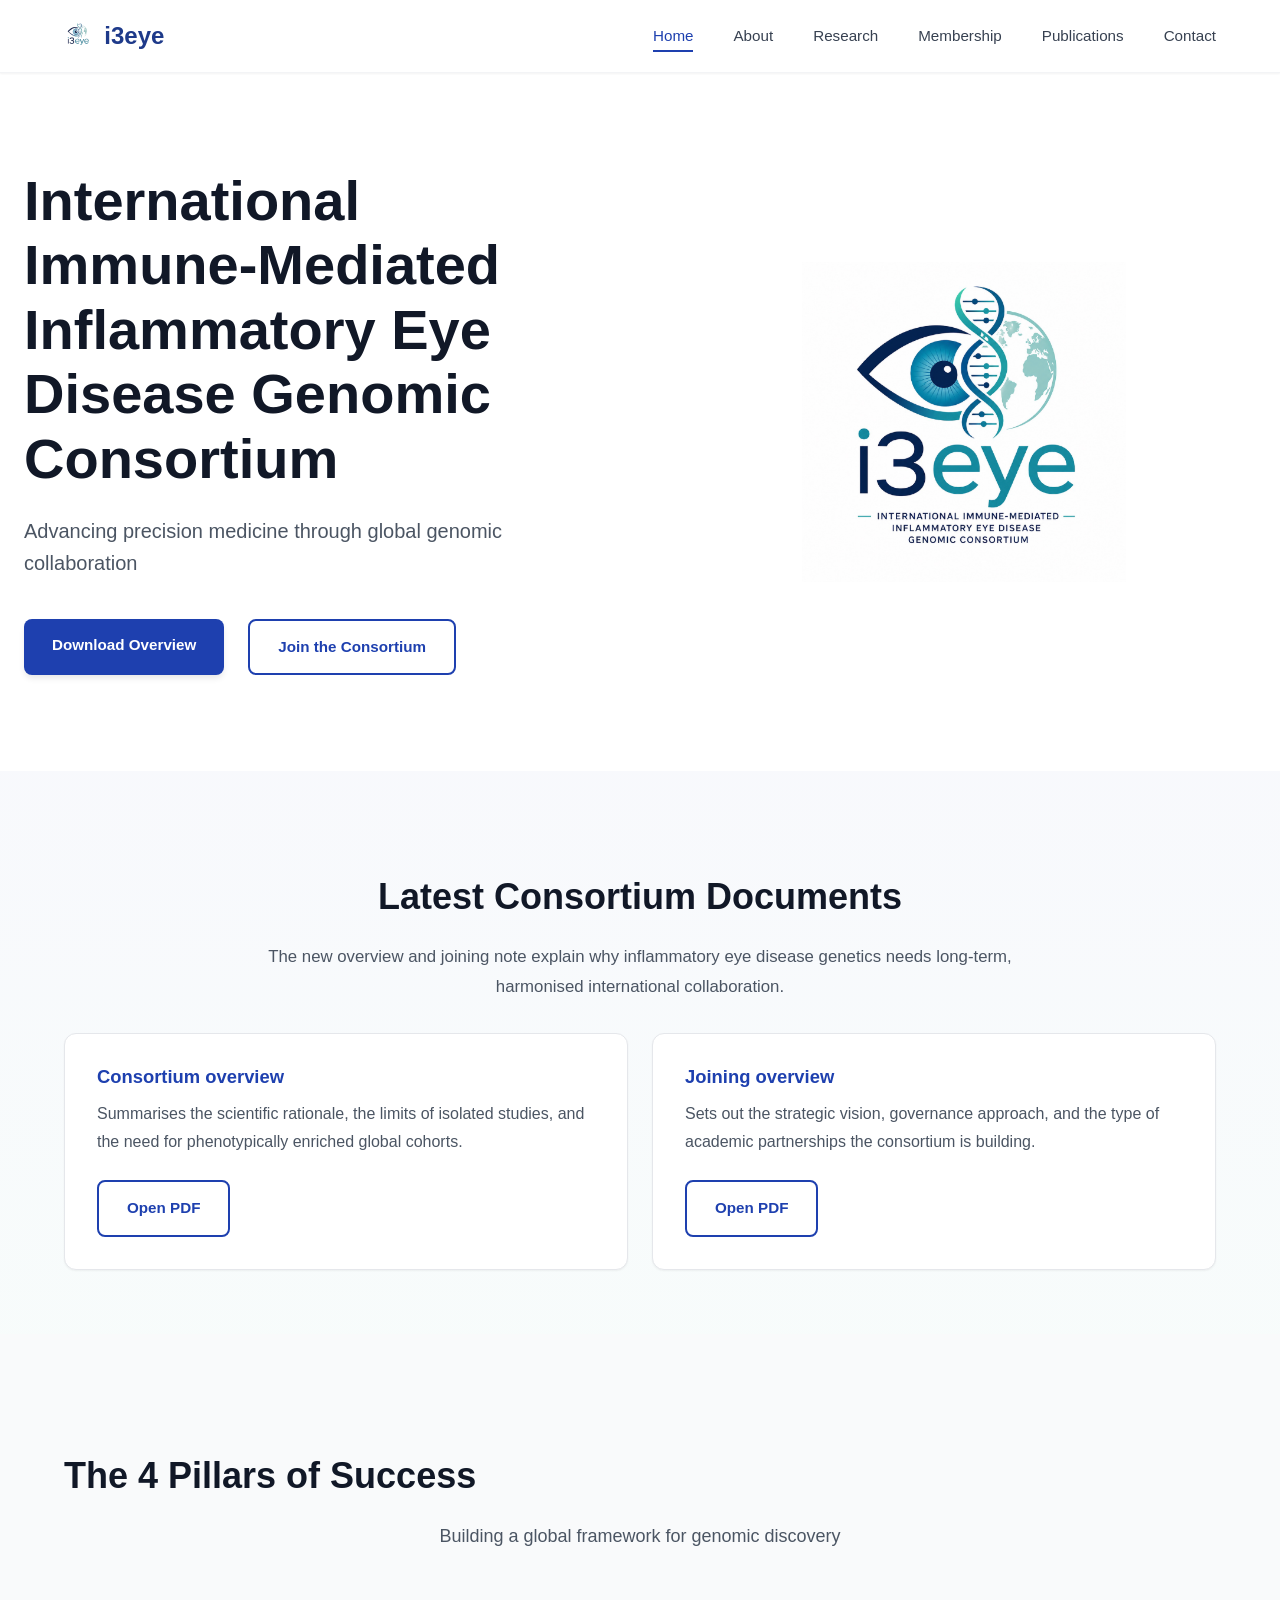
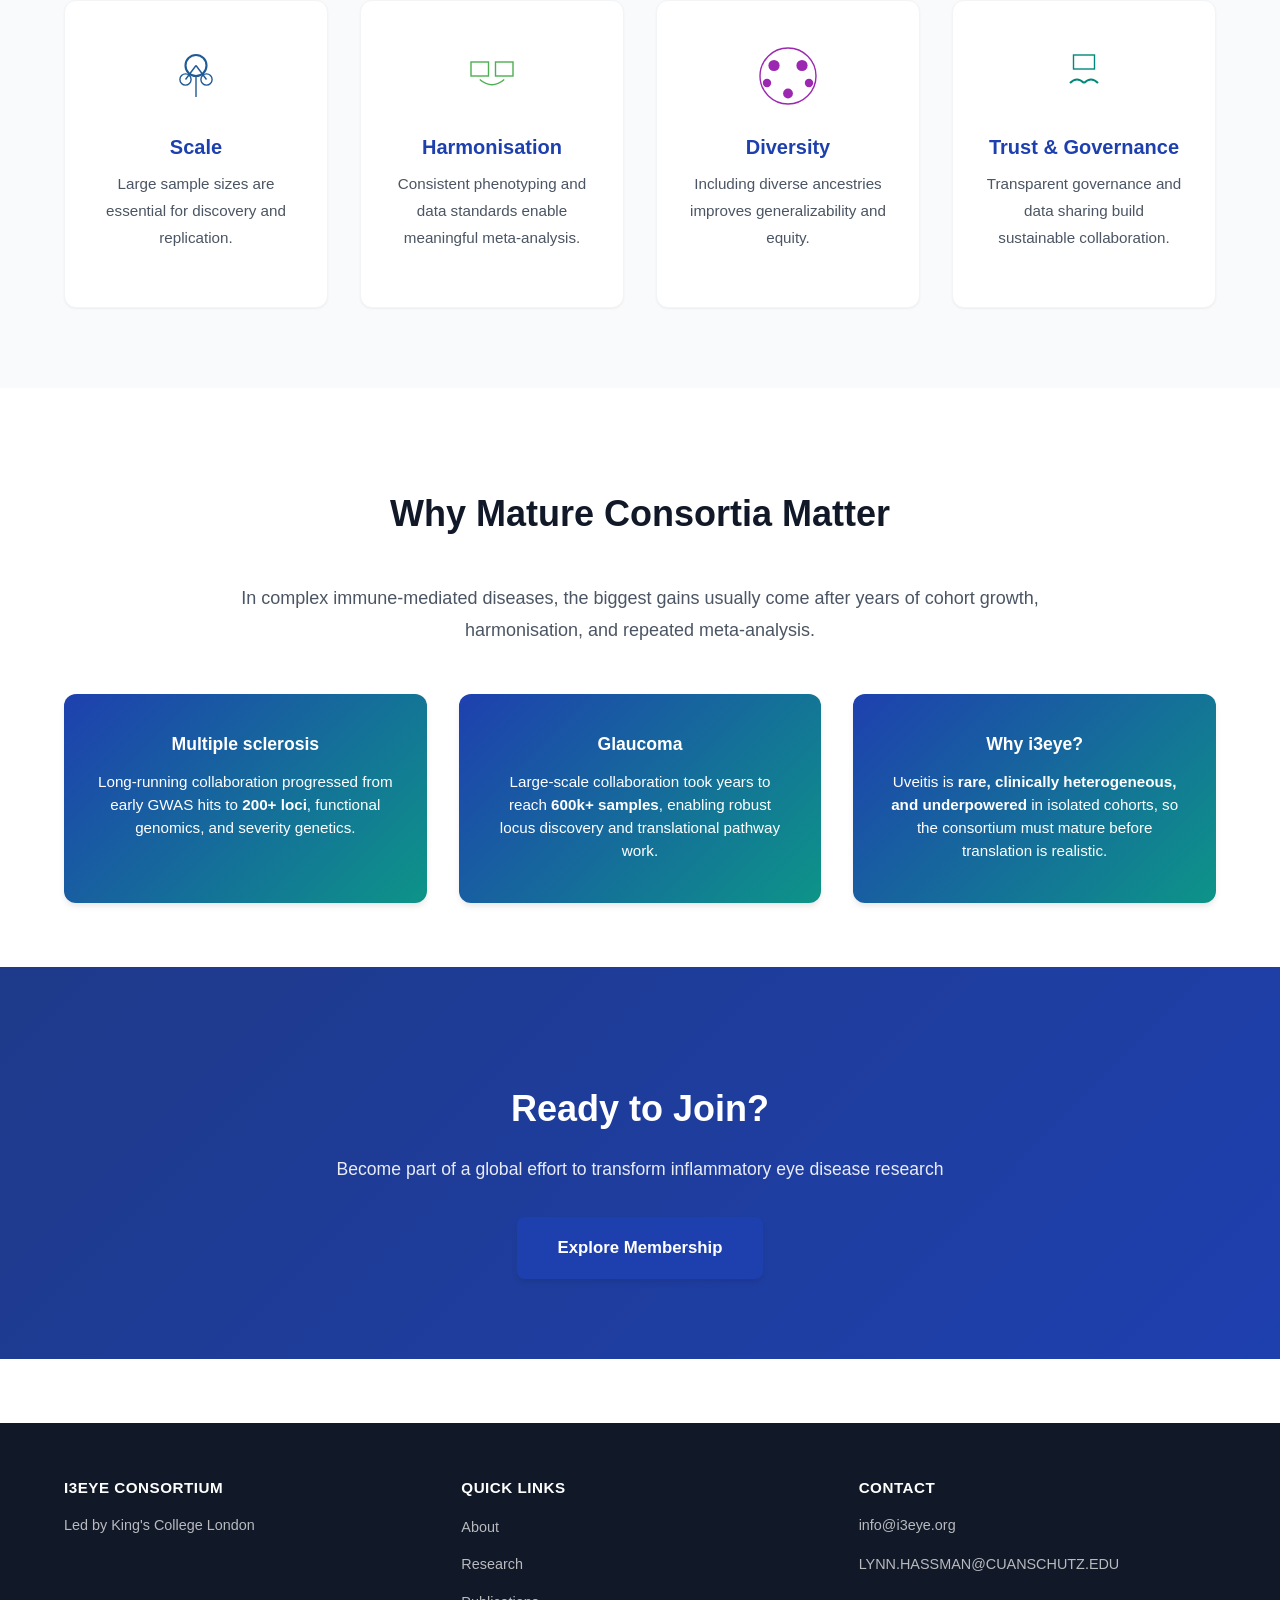
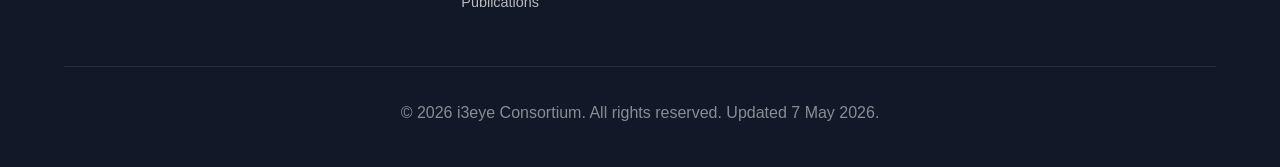
==== commit b8d5cda9: "Updated contacts, image" ====
--- a/index.html
+++ b/index.html
@@ -39,7 +39,7 @@
             </div>
         </div>
         <div class="hero-image">
-            <img src="assets/hero-eye-dna.svg" alt="Eye and DNA illustration">
+                <img src="assets/Hero-eye-dnaLogo.png" alt="Eye and DNA illustration" class="hero-logo-image">
         </div>
     </section>
 
@@ -170,6 +170,7 @@
                 <div class="footer-section">
                     <h4>Contact</h4>
                     <p><a href="mailto:info@i3eye.org">info@i3eye.org</a></p>
+                    <p><a href="mailto:LYNN.HASSMAN@CUANSCHUTZ.EDU">LYNN.HASSMAN@CUANSCHUTZ.EDU</a></p>
                 </div>
             </div>
             <div class="footer-bottom">
--- a/styles.css
+++ b/styles.css
@@ -203,9 +203,16 @@
 }
 
 .hero-image img {
-    width: 100%;
+    width: min(100%, 560px);
+    max-height: 420px;
     height: auto;
+    display: block;
+    margin: 0 auto;
     border-radius: var(--radius-lg);
+}
+
+.hero-logo-image {
+    object-fit: contain;
 }
 
 /* Resources Section */
@@ -393,6 +400,11 @@
     margin-bottom: 1rem;
     font-size: 1.1rem;
 }
+
+    .hero-image img {
+        width: min(100%, 420px);
+        max-height: 320px;
+    }
 
 .stat p {
     margin: 0;
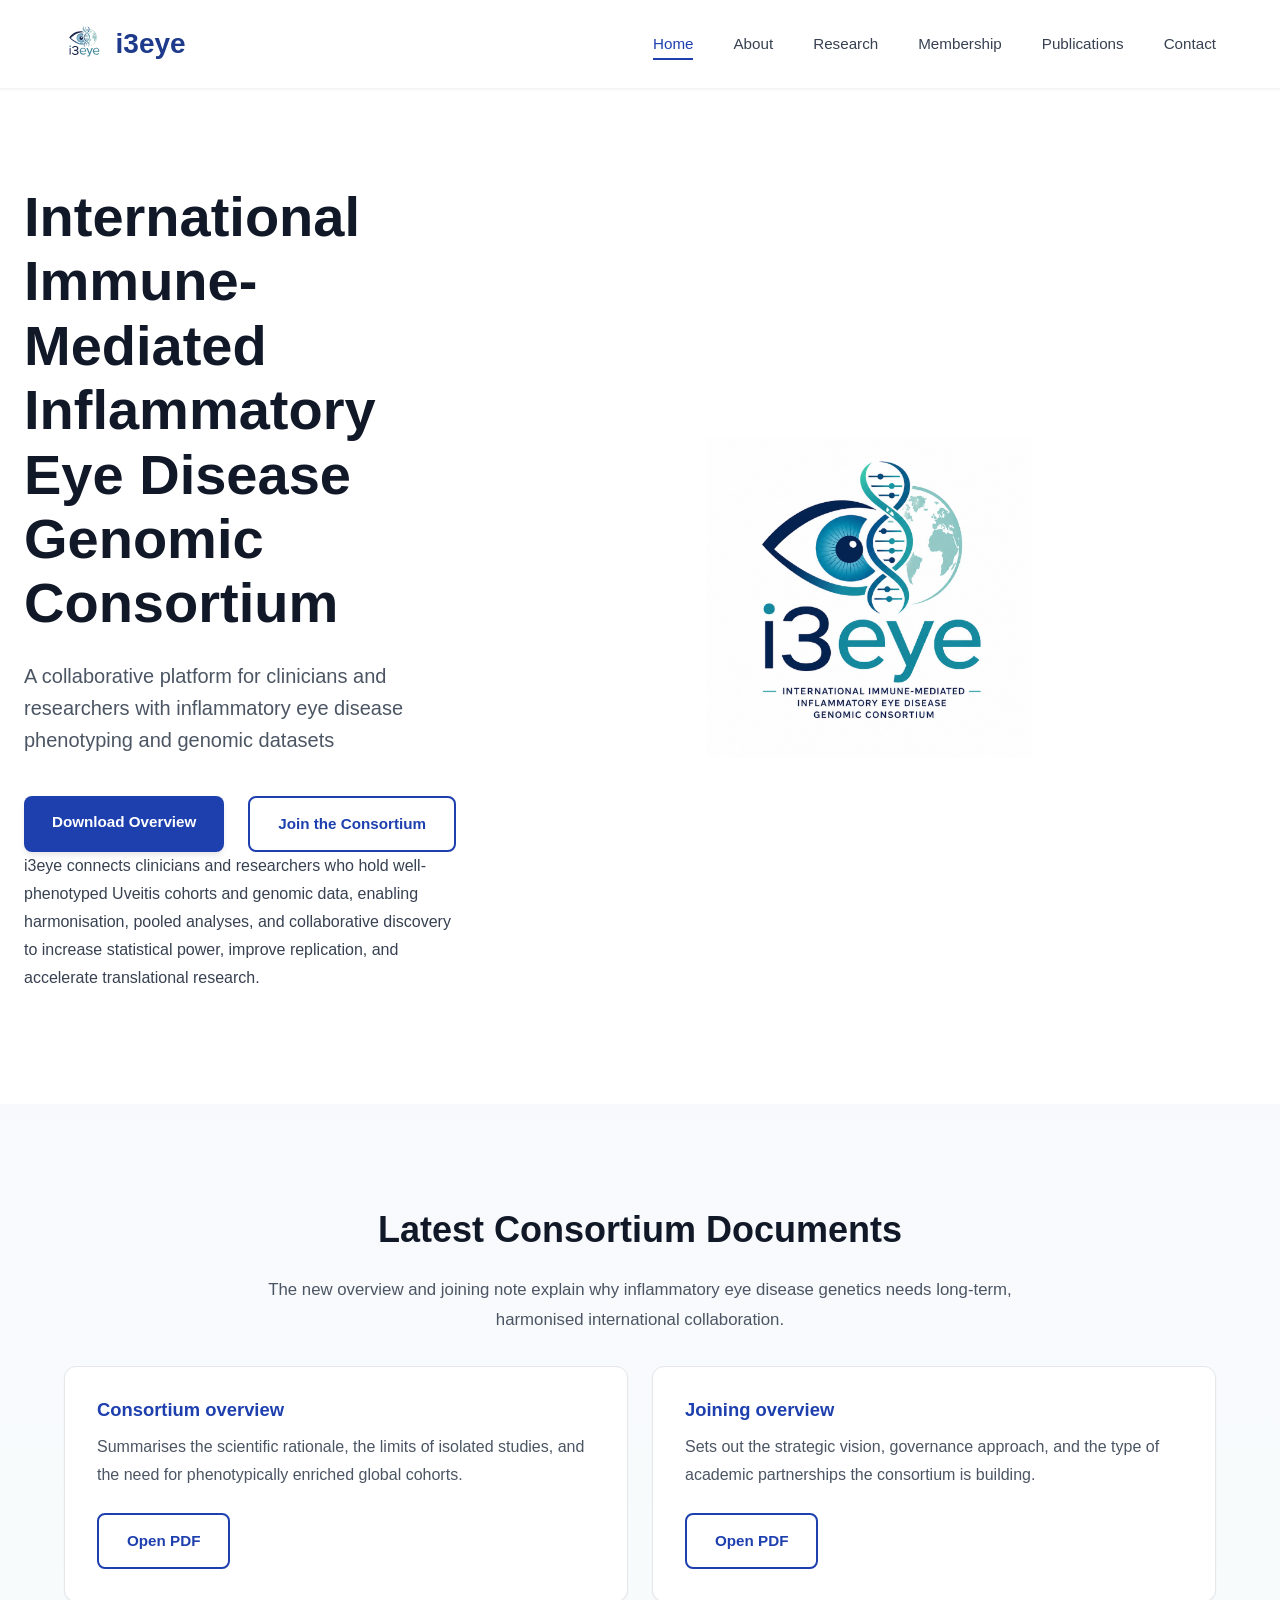
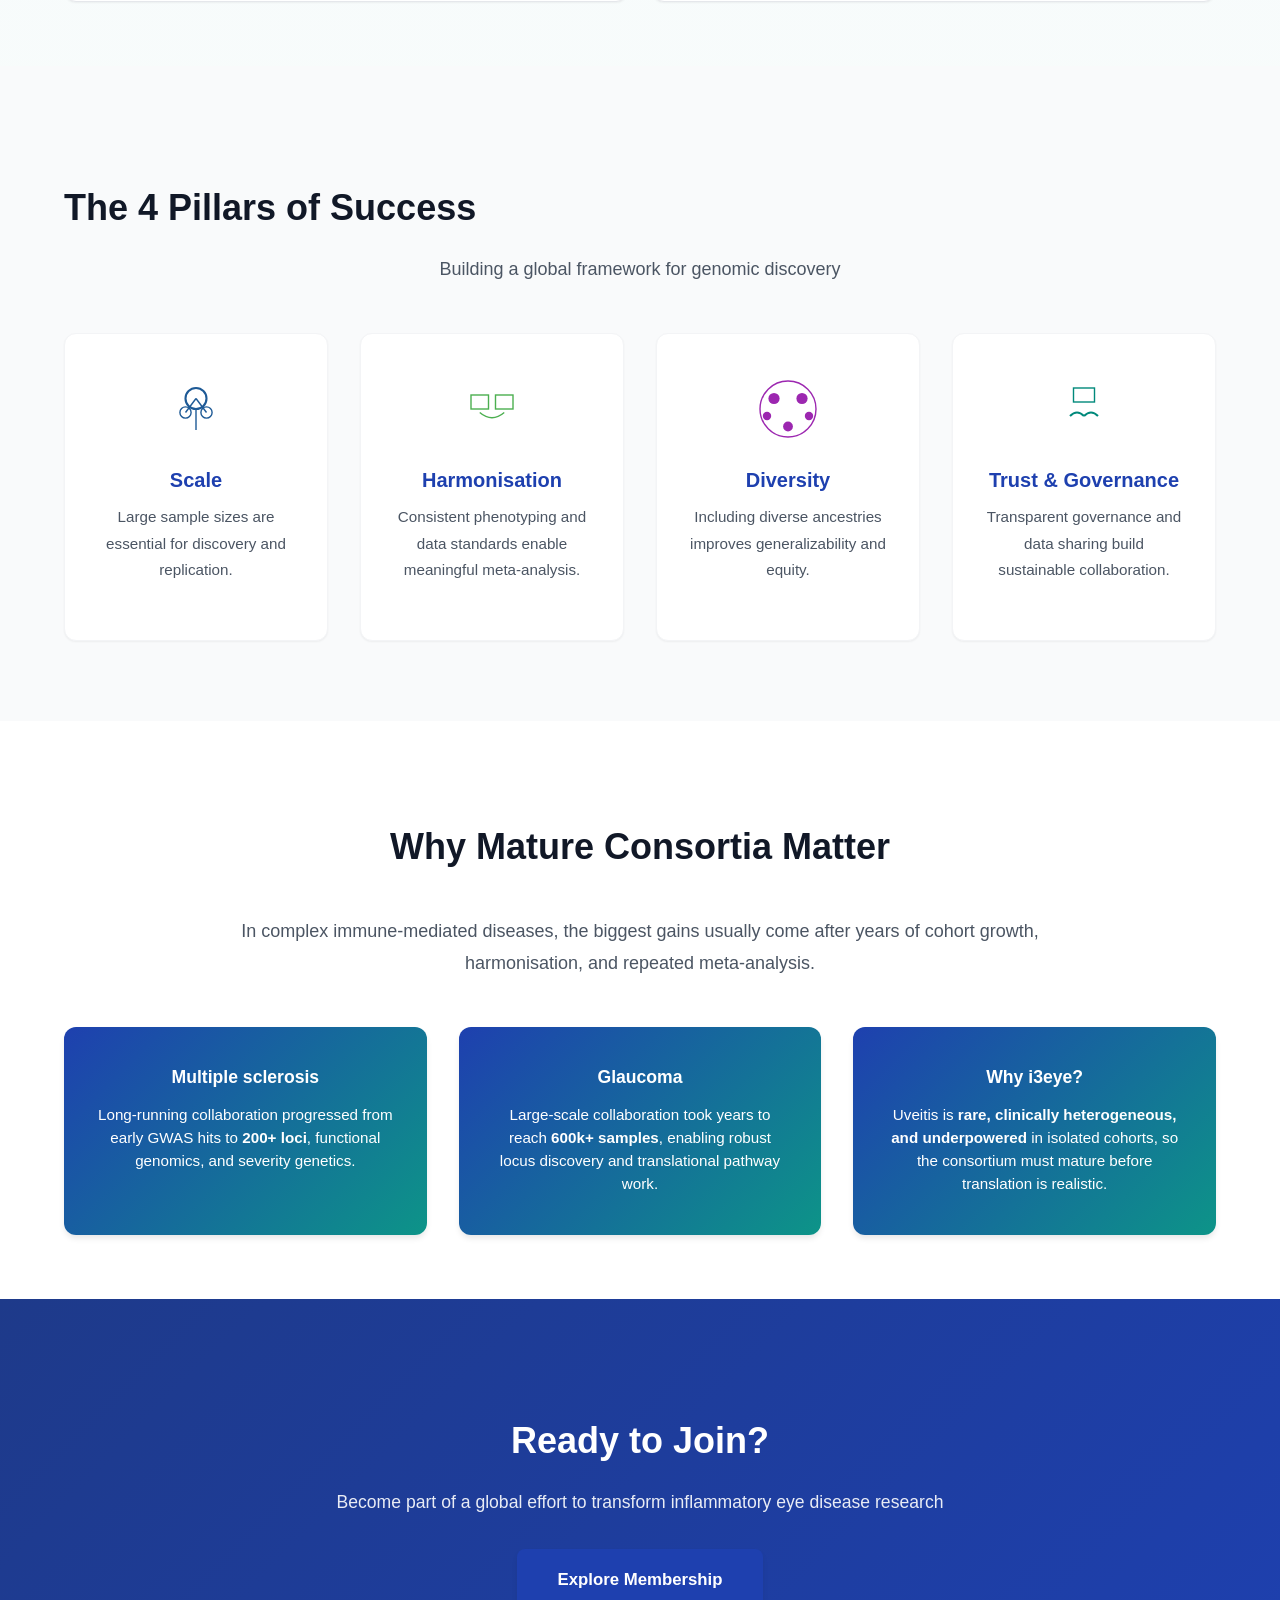
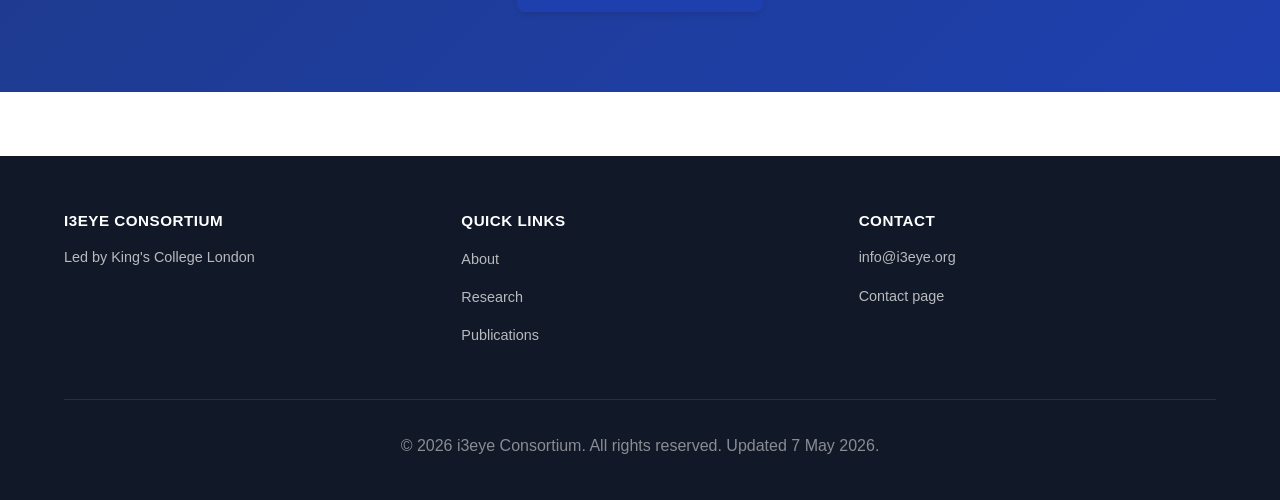
==== commit 9e094f54: "Reworded the purpose slightly, logo size adjsuted" ====
--- a/index.html
+++ b/index.html
@@ -32,11 +32,12 @@
     <section class="hero">
         <div class="hero-content">
             <h1>International Immune-Mediated Inflammatory Eye Disease Genomic Consortium</h1>
-            <p class="subtitle">Advancing precision medicine through global genomic collaboration</p>
+            <p class="subtitle">A collaborative platform for clinicians and researchers with inflammatory eye disease phenotyping and genomic datasets</p>
             <div class="hero-buttons">
                 <a href="assets/I3eye%20overview_5May.pdf" class="btn btn-primary" target="_blank" rel="noopener">Download Overview</a>
                 <a href="membership.html" class="btn btn-secondary">Join the Consortium</a>
             </div>
+            <p class="hero-lead">i3eye connects clinicians and researchers who hold well-phenotyped Uveitis cohorts and genomic data, enabling harmonisation, pooled analyses, and collaborative discovery to increase statistical power, improve replication, and accelerate translational research.</p>
         </div>
         <div class="hero-image">
                 <img src="assets/Hero-eye-dnaLogo.png" alt="Eye and DNA illustration" class="hero-logo-image">
@@ -170,7 +171,7 @@
                 <div class="footer-section">
                     <h4>Contact</h4>
                     <p><a href="mailto:info@i3eye.org">info@i3eye.org</a></p>
-                    <p><a href="mailto:LYNN.HASSMAN@CUANSCHUTZ.EDU">LYNN.HASSMAN@CUANSCHUTZ.EDU</a></p>
+                    <p><a href="contact.html">Contact page</a></p>
                 </div>
             </div>
             <div class="footer-bottom">
--- a/styles.css
+++ b/styles.css
@@ -117,14 +117,24 @@
     display: flex;
     align-items: center;
     gap: 12px;
-    font-size: 1.5rem;
+    font-size: 1.75rem;
     font-weight: 800;
     color: var(--primary-dark);
 }
 
 .logo-img {
-    height: 40px;
+    height: 56px;
     width: auto;
+}
+
+/* Make logo slightly smaller on narrow screens */
+@media (max-width: 480px) {
+    .logo-img {
+        height: 40px;
+    }
+    .logo {
+        font-size: 1.25rem;
+    }
 }
 
 .nav-links {
@@ -175,11 +185,27 @@
 /* Hero Section */
 .hero {
     display: grid;
-    grid-template-columns: 1fr 1fr;
-    gap: 4rem;
+    grid-template-columns: 1fr 1.25fr;
+    gap: 2.5rem;
     align-items: center;
     padding: 6rem 24px;
-    min-height: 600px;
+    min-height: 72vh;
+}
+
+@media (min-width: 1024px) {
+    .hero {
+        grid-template-columns: 0.9fr 1.6fr;
+        gap: 1.5rem;
+    }
+
+    .hero-image {
+        justify-self: end;
+    }
+
+    .hero-image img {
+        width: min(100%, 920px);
+        max-height: 720px;
+    }
 }
 
 .hero-content h1 {
@@ -202,13 +228,20 @@
     flex-wrap: wrap;
 }
 
+.hero-image {
+    display: flex;
+    justify-content: center;
+    align-items: center;
+    width: 100%;
+}
+
 .hero-image img {
-    width: min(100%, 560px);
-    max-height: 420px;
+    width: min(100%, 760px);
+    max-height: 640px;
     height: auto;
     display: block;
     margin: 0 auto;
-    border-radius: var(--radius-lg);
+    border-radius: 0;
 }
 
 .hero-logo-image {
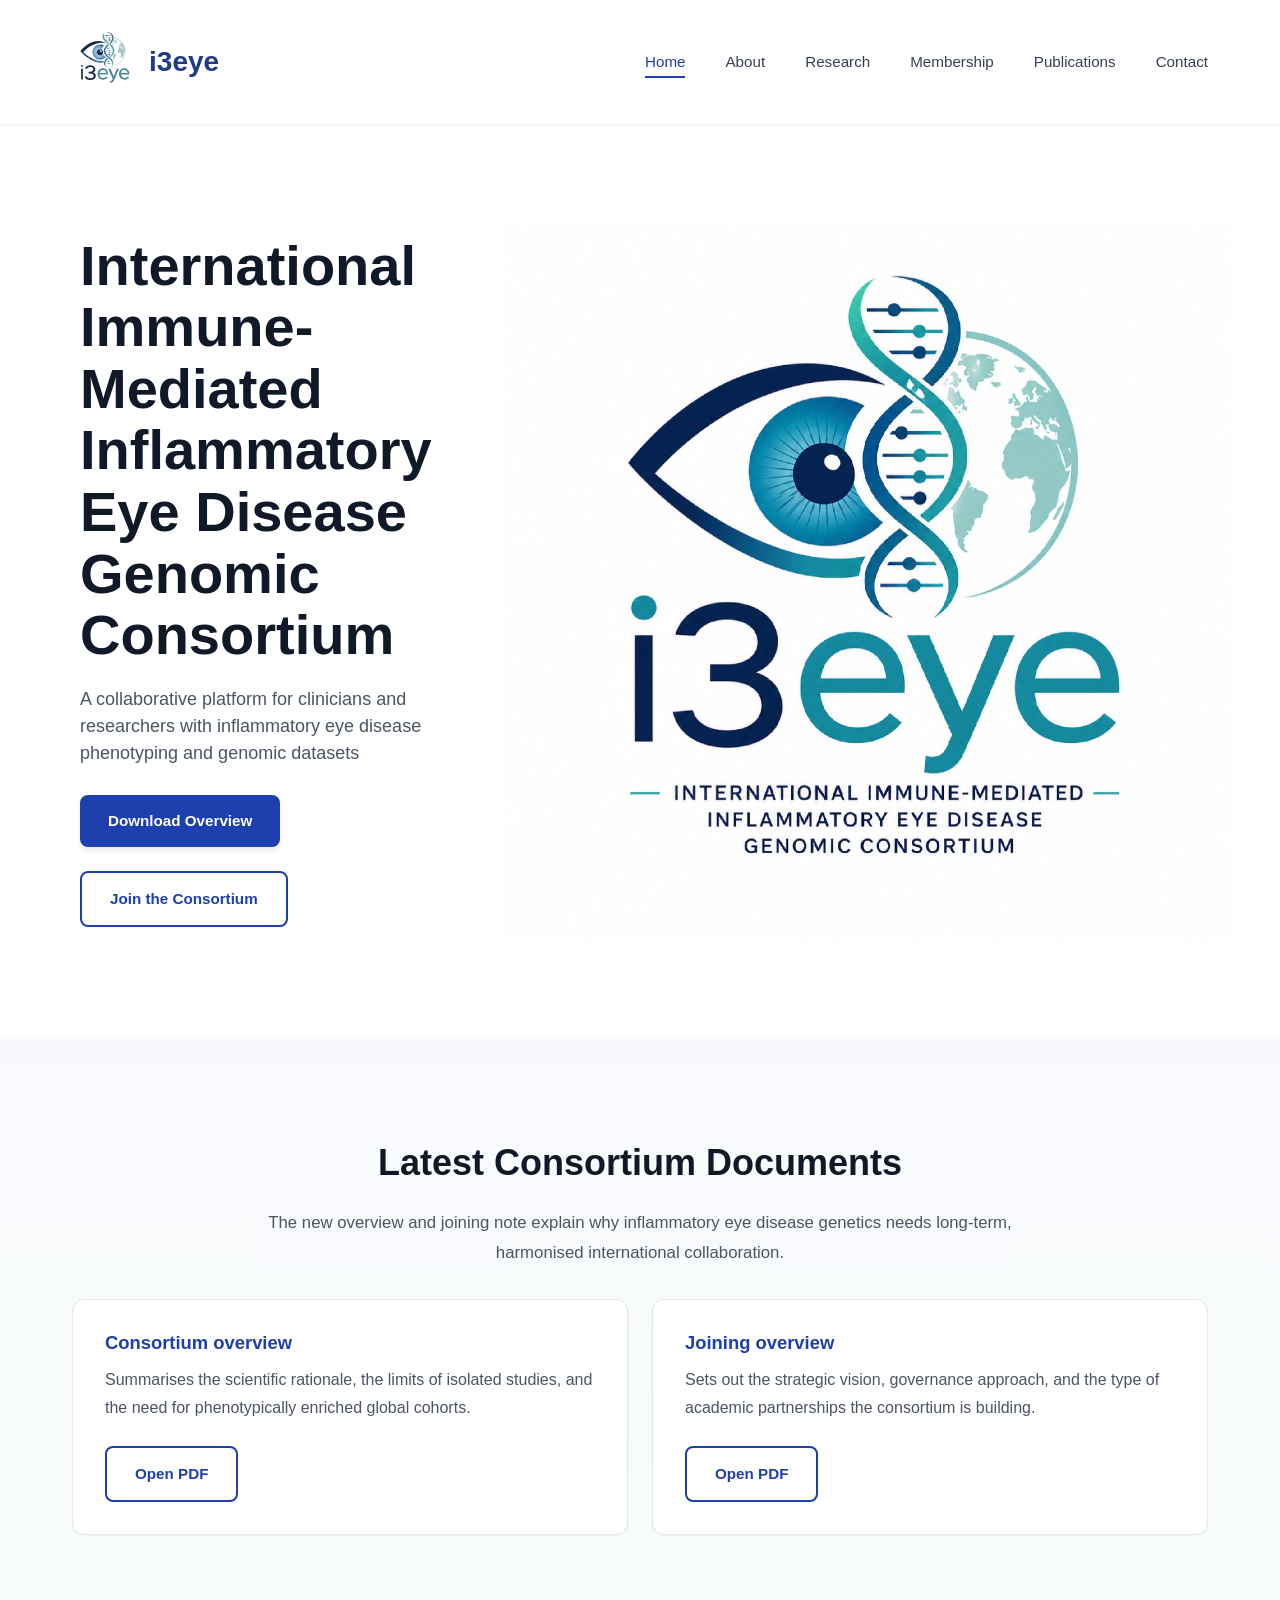
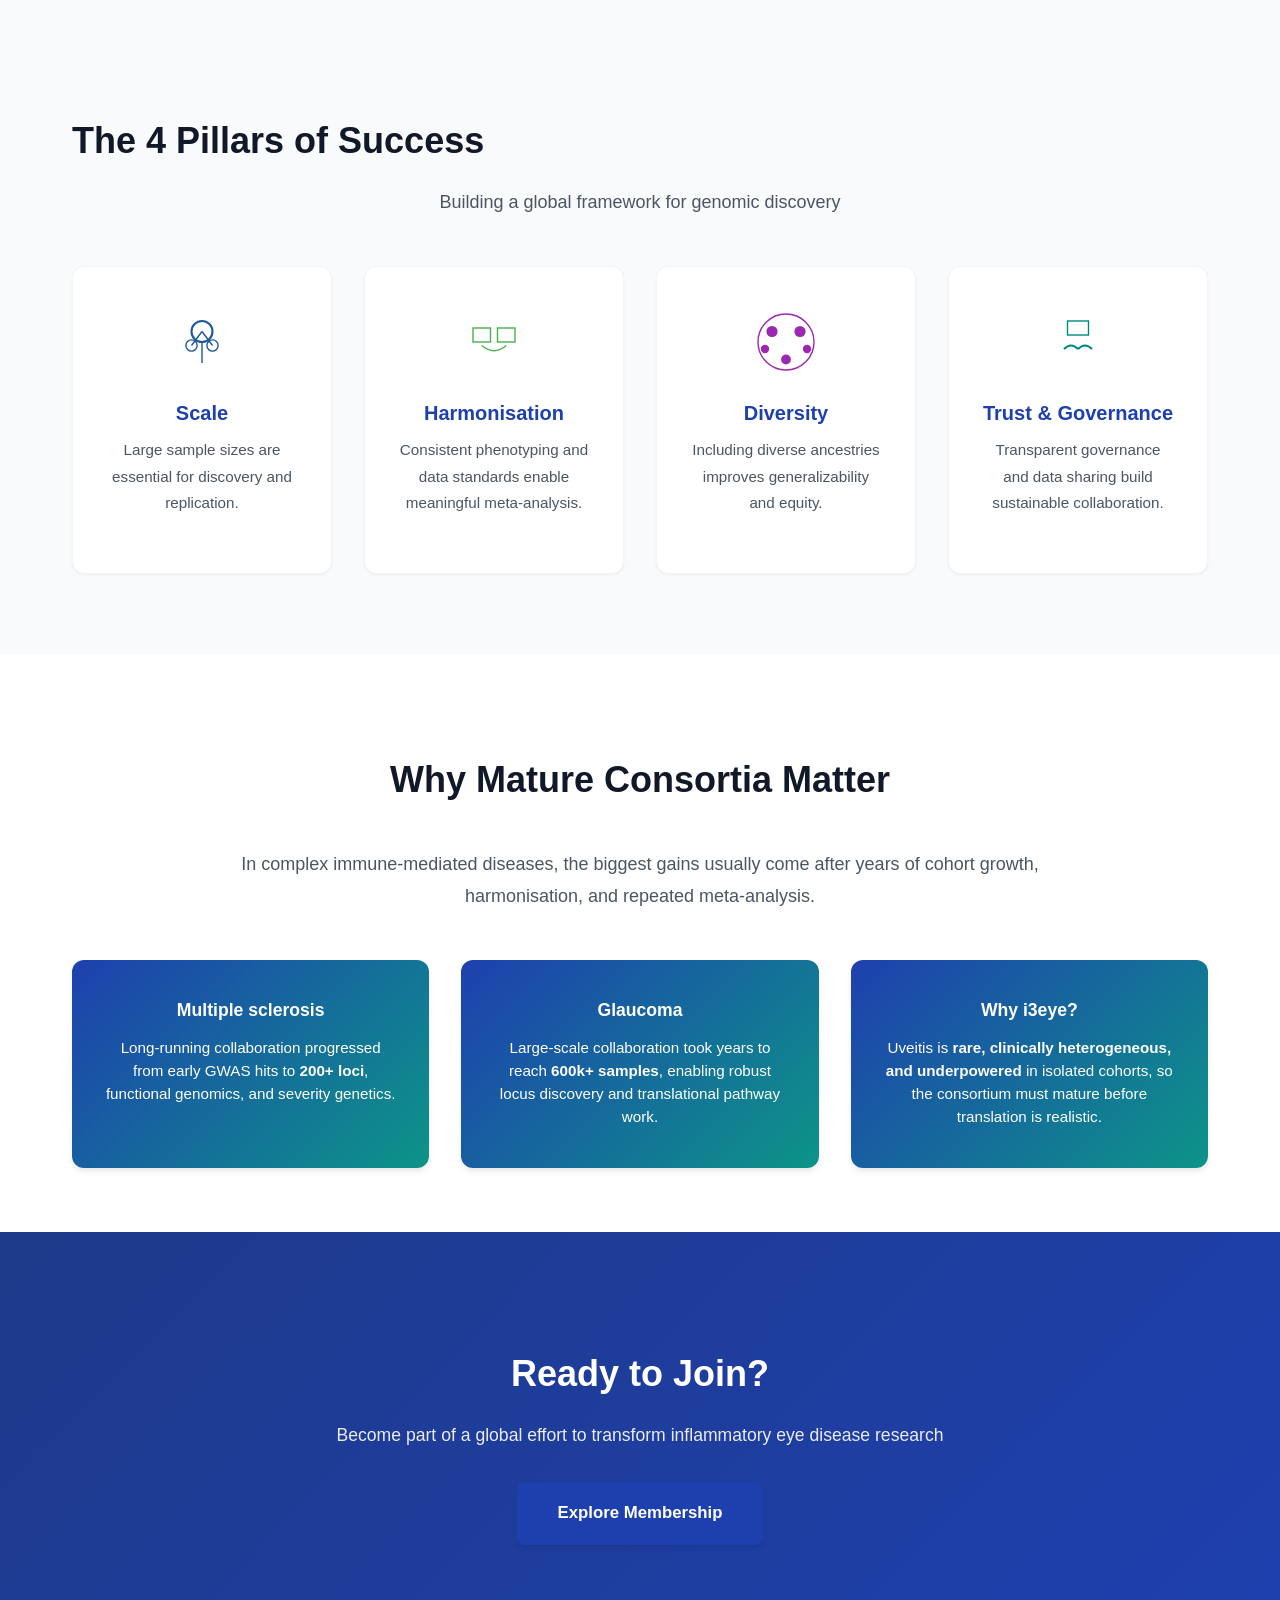
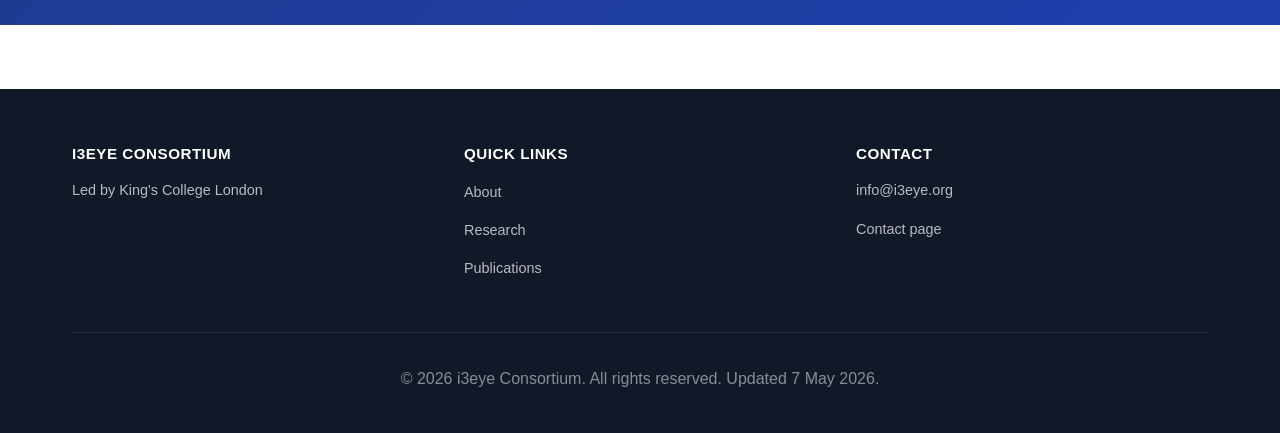
==== commit b52336ca: "adjusted layoout of the index page" ====
--- a/index.html
+++ b/index.html
@@ -37,7 +37,7 @@
                 <a href="assets/I3eye%20overview_5May.pdf" class="btn btn-primary" target="_blank" rel="noopener">Download Overview</a>
                 <a href="membership.html" class="btn btn-secondary">Join the Consortium</a>
             </div>
-            <p class="hero-lead">i3eye connects clinicians and researchers who hold well-phenotyped Uveitis cohorts and genomic data, enabling harmonisation, pooled analyses, and collaborative discovery to increase statistical power, improve replication, and accelerate translational research.</p>
+            <!-- hero lead removed to keep hero minimal and avoid layout clutter -->
         </div>
         <div class="hero-image">
                 <img src="assets/Hero-eye-dnaLogo.png" alt="Eye and DNA illustration" class="hero-logo-image">
--- a/styles.css
+++ b/styles.css
@@ -49,7 +49,7 @@
 .container {
     max-width: 1200px;
     margin: 0 auto;
-    padding: 0 24px;
+    padding: 0 32px;
 }
 
 /* Typography */
@@ -108,7 +108,7 @@
     display: flex;
     justify-content: space-between;
     align-items: center;
-    padding: 1rem 24px;
+    padding: 1rem 32px;
     gap: 1rem 1.5rem;
     flex-wrap: wrap;
 }
@@ -123,7 +123,7 @@
 }
 
 .logo-img {
-    height: 56px;
+    height: 92px;
     width: auto;
 }
 
@@ -188,14 +188,14 @@
     grid-template-columns: 1fr 1.25fr;
     gap: 2.5rem;
     align-items: center;
-    padding: 6rem 24px;
+    padding: 6rem 32px;
     min-height: 72vh;
 }
 
 @media (min-width: 1024px) {
     .hero {
         grid-template-columns: 0.9fr 1.6fr;
-        gap: 1.5rem;
+        gap: 2rem;
     }
 
     .hero-image {
@@ -203,23 +203,36 @@
     }
 
     .hero-image img {
-        width: min(100%, 920px);
-        max-height: 720px;
+        width: 100%;
+        max-width: 980px;
+        max-height: 760px;
     }
 }
 
 .hero-content h1 {
     font-size: 3.5rem;
-    margin-bottom: 1.5rem;
+    margin-bottom: 1.25rem;
     color: var(--gray-900);
-    line-height: 1.15;
+    line-height: 1.1;
+    max-width: 72ch;
 }
 
 .hero-content .subtitle {
-    font-size: 1.25rem;
+    font-size: 1.125rem;
     color: var(--gray-600);
-    margin-bottom: 2.5rem;
-    line-height: 1.6;
+    margin-bottom: 1.75rem;
+    line-height: 1.5;
+}
+
+.hero-content {
+    padding-left: 32px;
+}
+
+@media (min-width: 1024px) {
+    .hero-content {
+        padding-left: 48px;
+        max-width: 720px;
+    }
 }
 
 .hero-buttons {
@@ -236,8 +249,9 @@
 }
 
 .hero-image img {
-    width: min(100%, 760px);
-    max-height: 640px;
+    width: 100%;
+    max-width: 880px;
+    max-height: 720px;
     height: auto;
     display: block;
     margin: 0 auto;
@@ -434,10 +448,7 @@
     font-size: 1.1rem;
 }
 
-    .hero-image img {
-        width: min(100%, 420px);
-        max-height: 320px;
-    }
+    /* small-screen hero image handled by the rules above; override removed for consistency */
 
 .stat p {
     margin: 0;
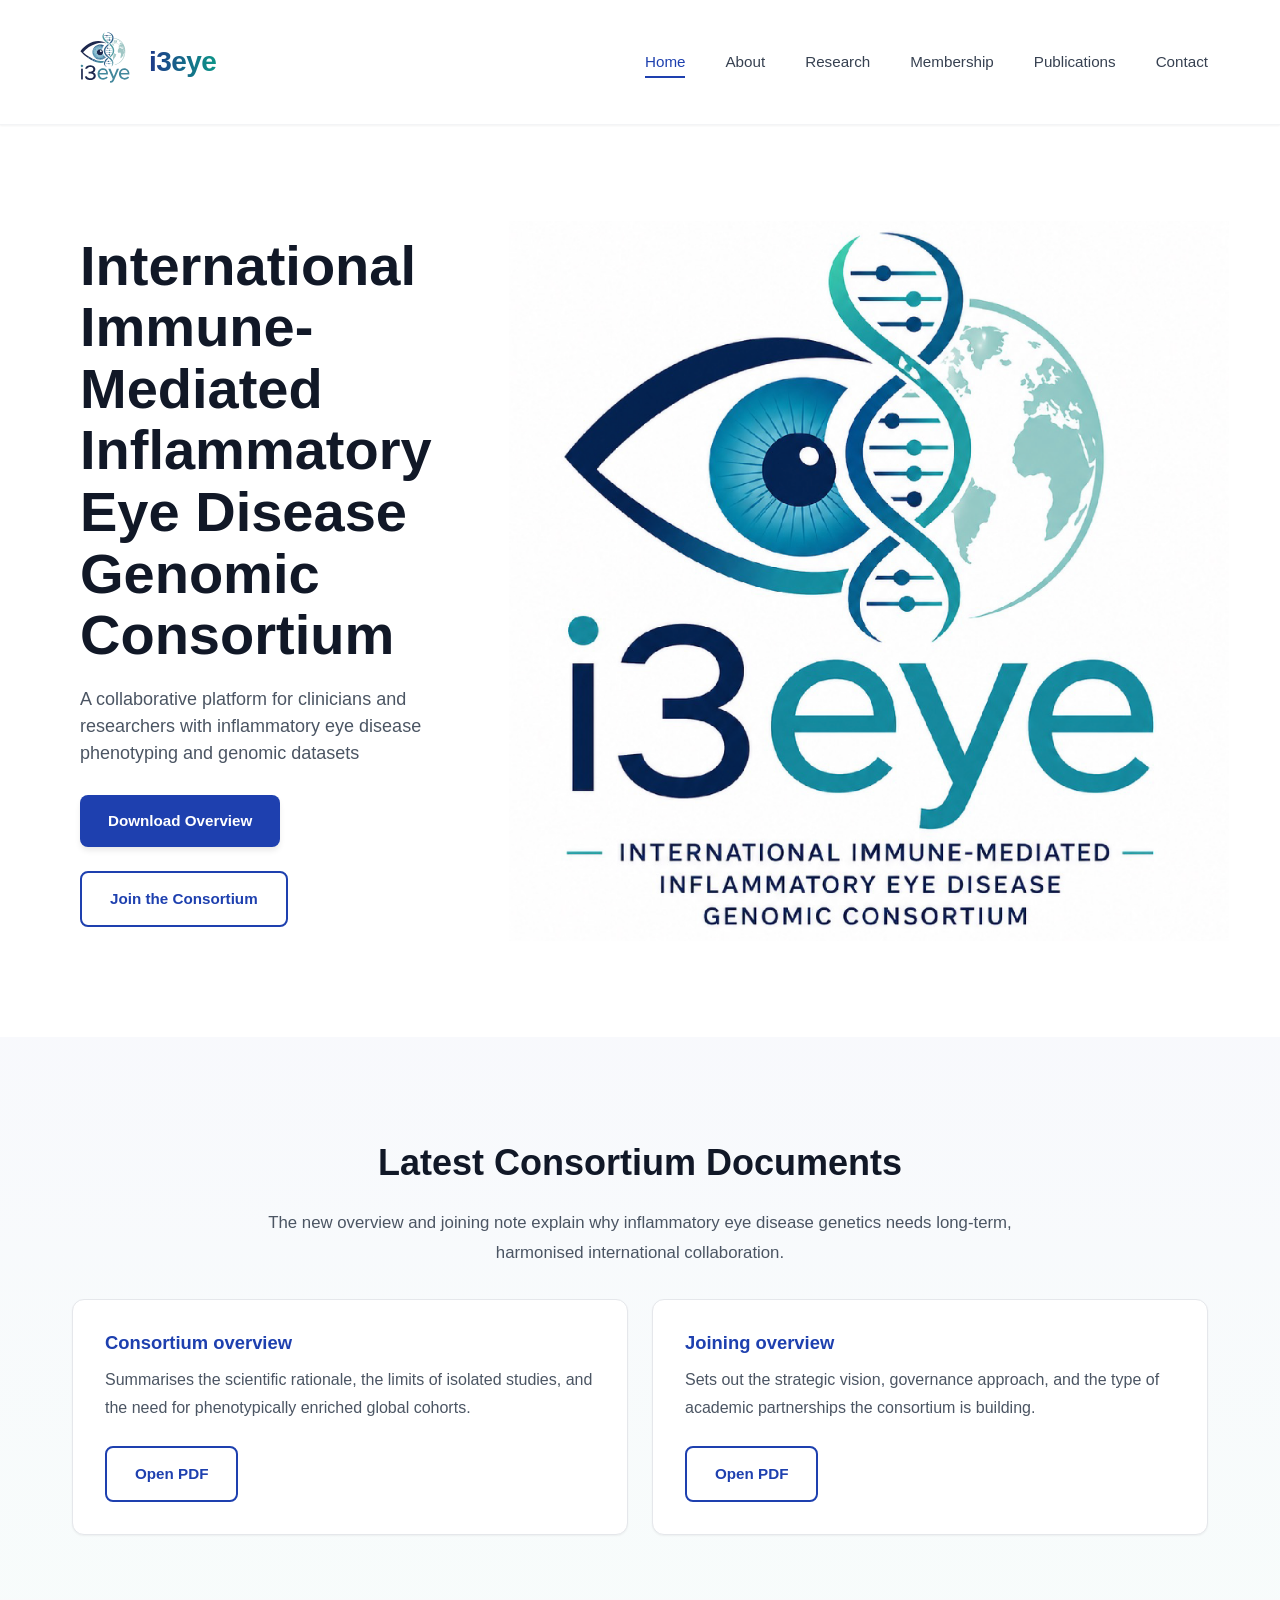
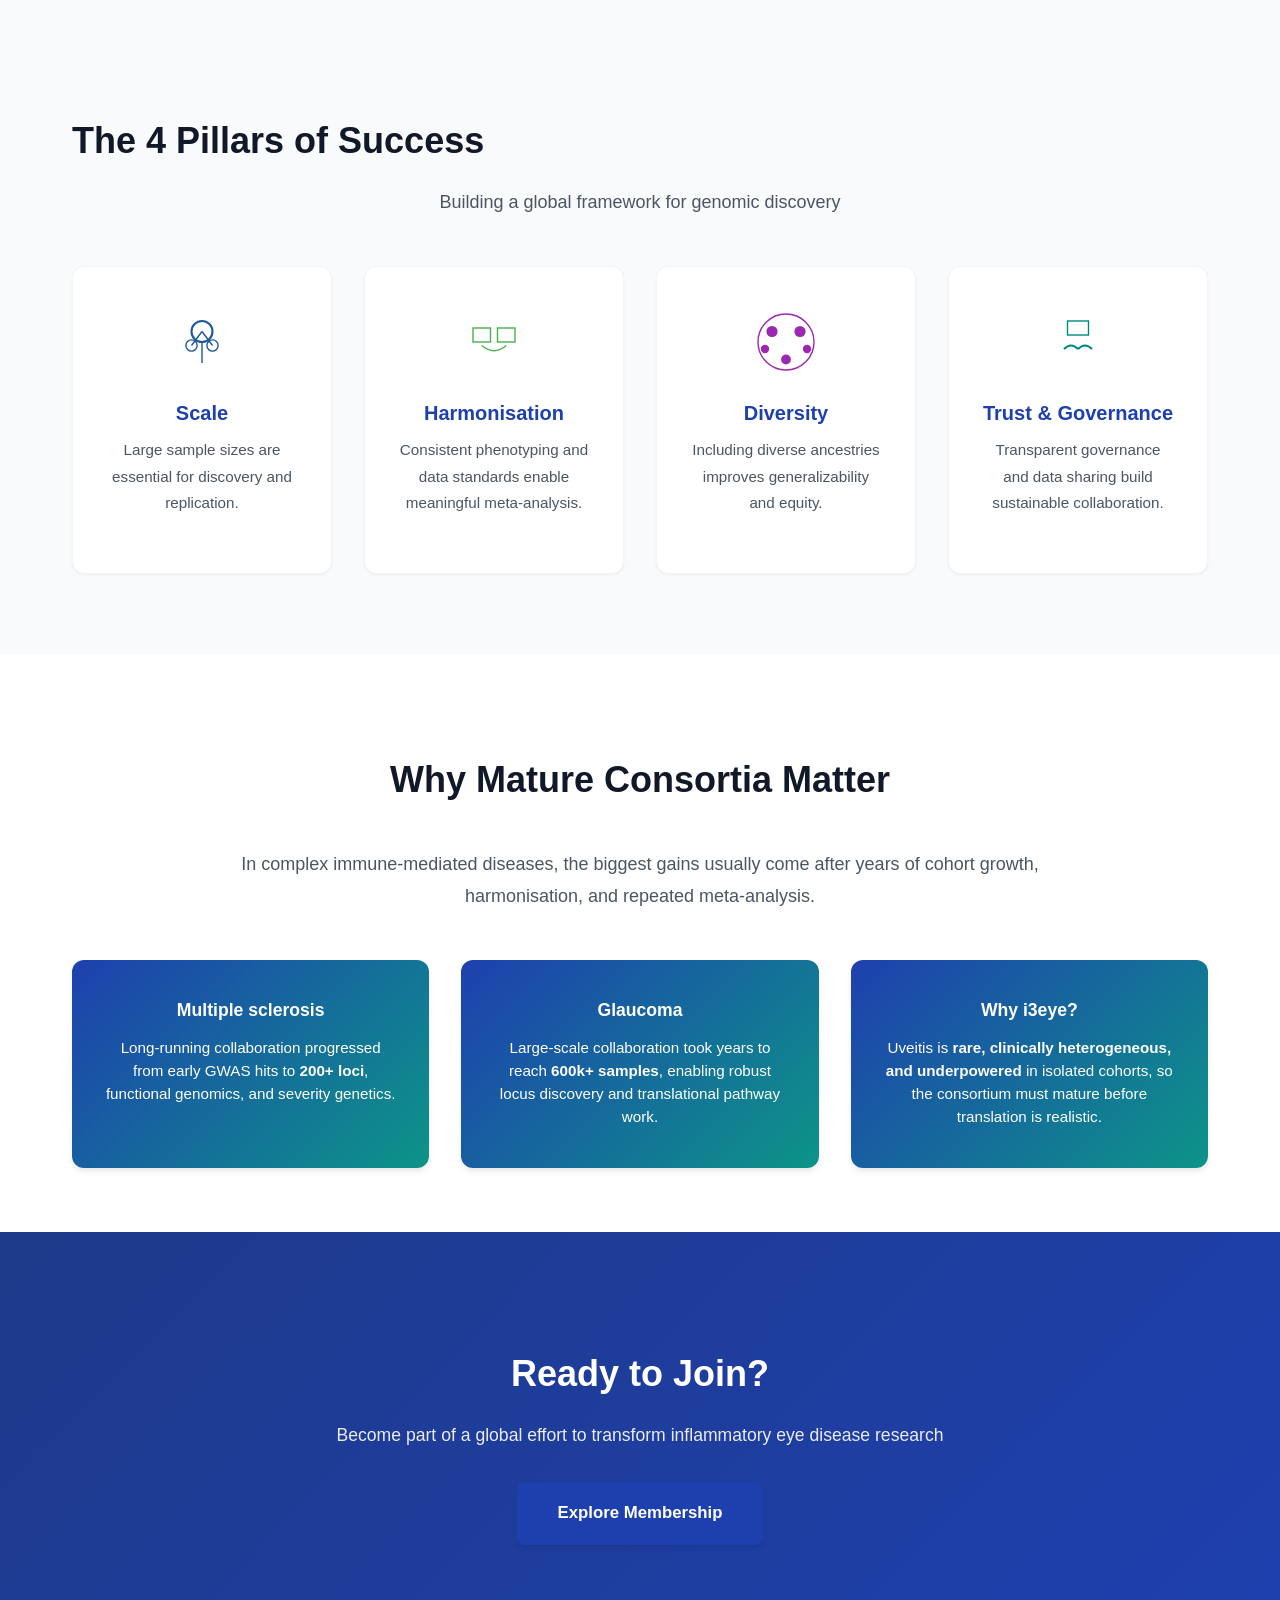
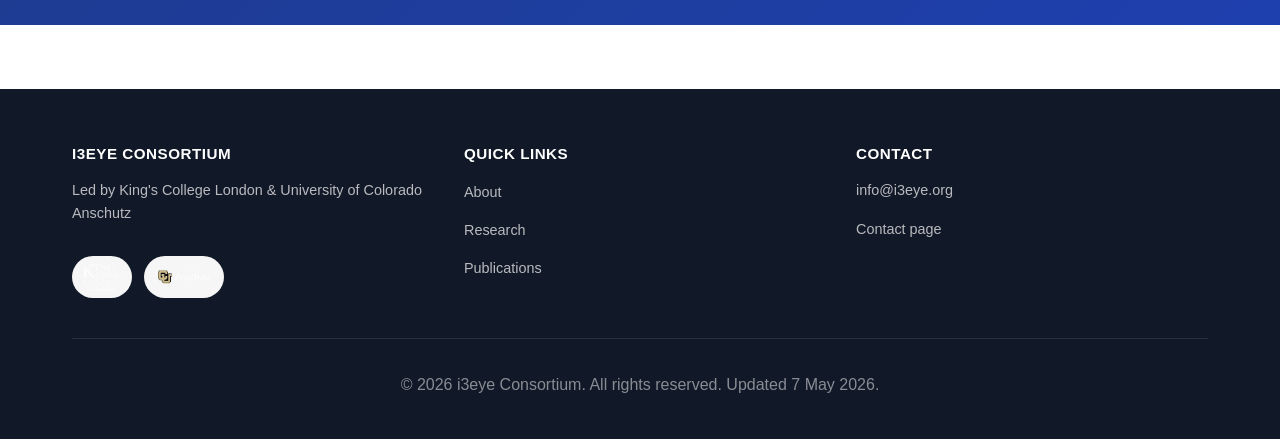
==== commit 25a8846d: "added university logos" ====
--- a/index.html
+++ b/index.html
@@ -158,7 +158,13 @@
             <div class="footer-content">
                 <div class="footer-section">
                     <h4>i3eye Consortium</h4>
-                    <p>Led by King's College London</p>
+                    <div class="footer-led-by">
+                        <p>Led by King's College London &amp; University of Colorado Anschutz</p>
+                        <div class="footer-partner-logos" aria-label="Consortium partner logos">
+                            <img src="assets/kcl_logo.jpeg" alt="King's College London logo" class="footer-partner-logo">
+                            <img src="assets/CU_logo.png" alt="University of Colorado Anschutz logo" class="footer-partner-logo">
+                        </div>
+                    </div>
                 </div>
                 <div class="footer-section">
                     <h4>Quick Links</h4>
--- a/styles.css
+++ b/styles.css
@@ -122,6 +122,15 @@
     color: var(--primary-dark);
 }
 
+.logo-text {
+    background: linear-gradient(90deg, var(--primary-dark) 0%, var(--accent) 100%);
+    -webkit-background-clip: text;
+    background-clip: text;
+    -webkit-text-fill-color: transparent;
+    color: transparent;
+    letter-spacing: -0.02em;
+}
+
 .logo-img {
     height: 92px;
     width: auto;
@@ -134,6 +143,10 @@
     }
     .logo {
         font-size: 1.25rem;
+    }
+
+    .logo-text {
+        letter-spacing: -0.01em;
     }
 }
 
@@ -906,6 +919,29 @@
     color: rgba(255, 255, 255, 0.7);
     font-size: 0.9rem;
     line-height: 1.6;
+}
+
+.footer-led-by {
+    display: flex;
+    flex-direction: column;
+    gap: 0.9rem;
+}
+
+.footer-partner-logos {
+    display: flex;
+    align-items: center;
+    gap: 0.75rem;
+    flex-wrap: wrap;
+}
+
+.footer-partner-logo {
+    height: 42px;
+    width: auto;
+    max-width: 100%;
+    object-fit: contain;
+    background: rgba(255, 255, 255, 0.96);
+    padding: 0.4rem 0.65rem;
+    border-radius: 999px;
 }
 
 .footer-section a:hover {
@@ -1005,6 +1041,14 @@
         grid-template-columns: 1fr;
     }
 
+    .footer-partner-logos {
+        gap: 0.5rem;
+    }
+
+    .footer-partner-logo {
+        height: 38px;
+    }
+
     .page-header h1 {
         font-size: 2rem;
     }
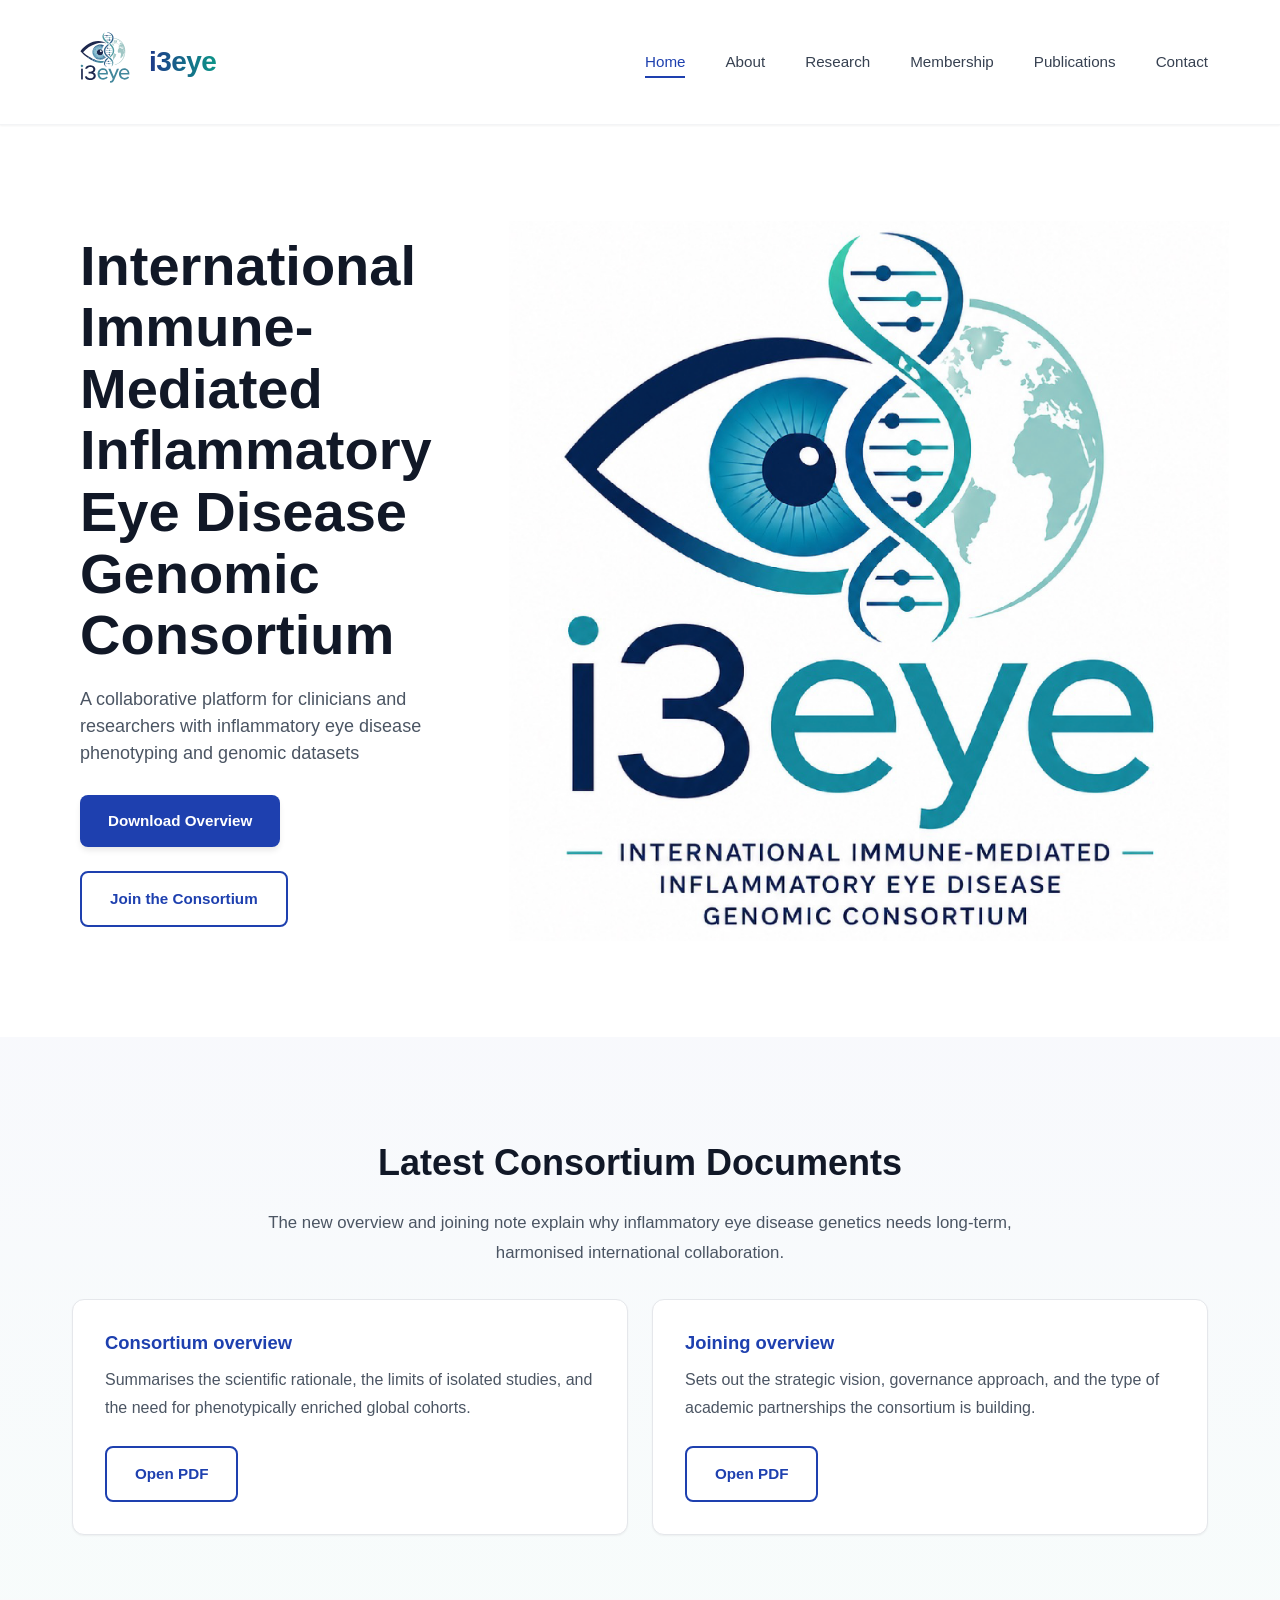
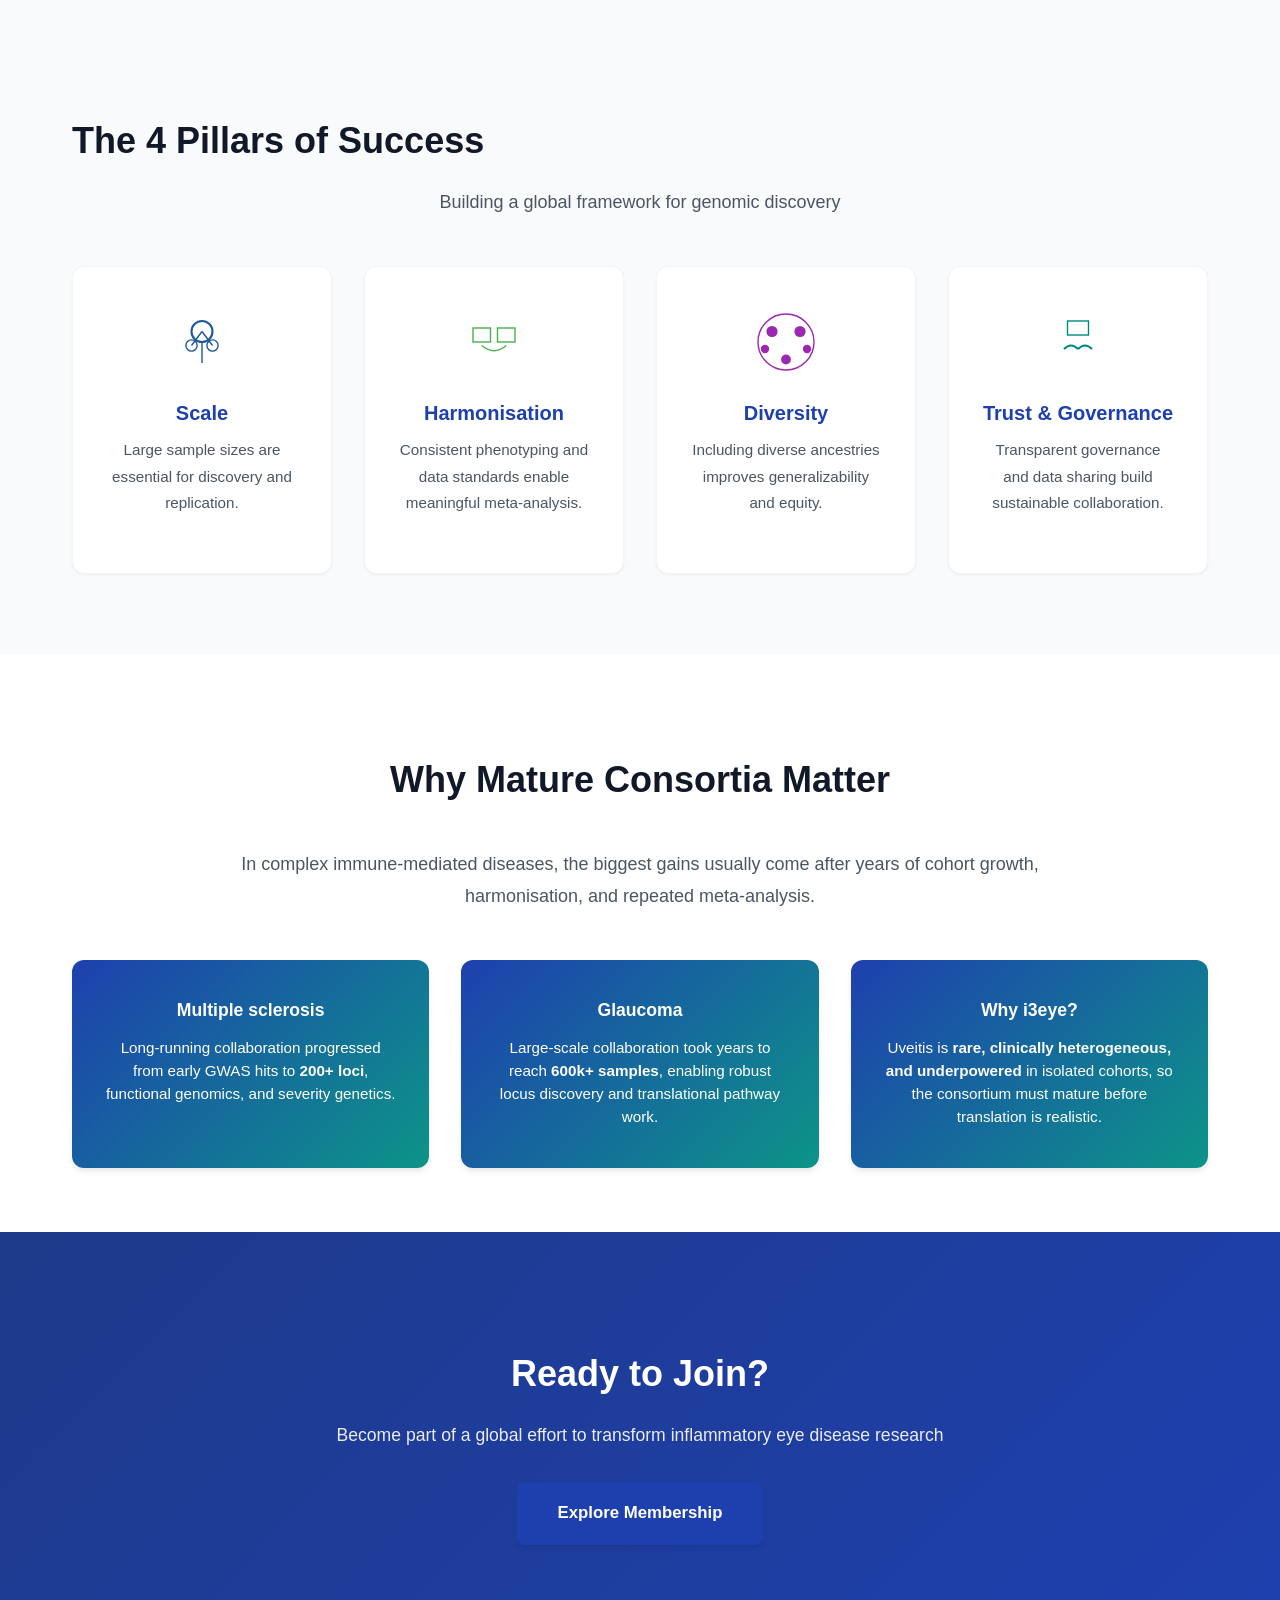
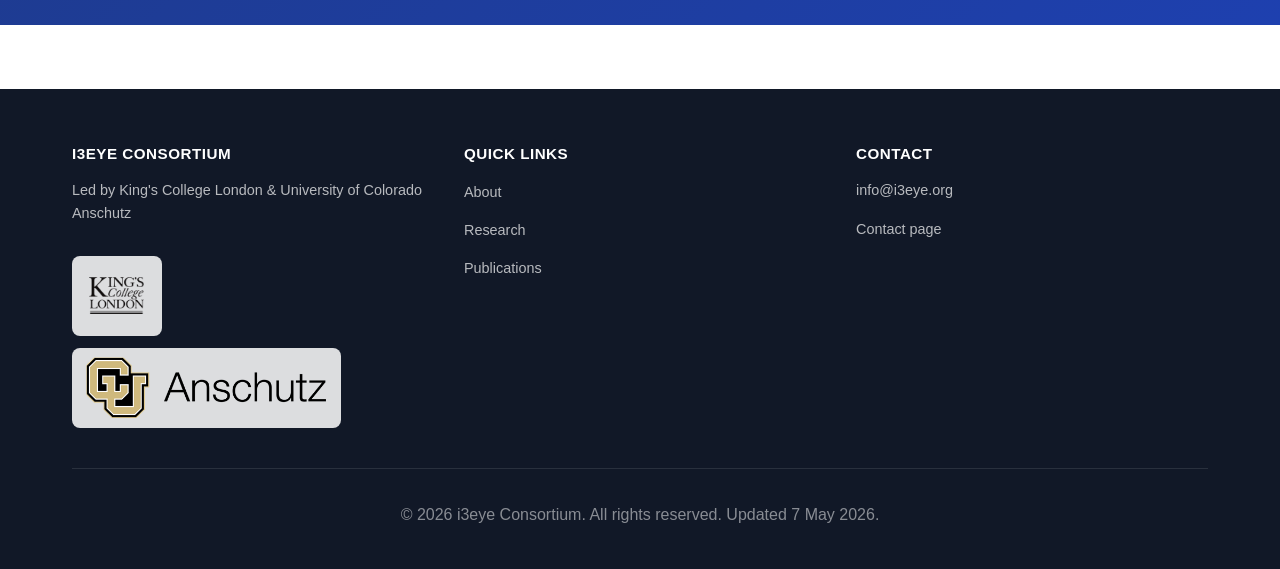
==== commit 46d9f090: "transparent logos added" ====
--- a/index.html
+++ b/index.html
@@ -153,38 +153,7 @@
         </div>
     </section>
 
-    <footer>
-        <div class="container">
-            <div class="footer-content">
-                <div class="footer-section">
-                    <h4>i3eye Consortium</h4>
-                    <div class="footer-led-by">
-                        <p>Led by King's College London &amp; University of Colorado Anschutz</p>
-                        <div class="footer-partner-logos" aria-label="Consortium partner logos">
-                            <img src="assets/kcl_logo.jpeg" alt="King's College London logo" class="footer-partner-logo">
-                            <img src="assets/CU_logo.png" alt="University of Colorado Anschutz logo" class="footer-partner-logo">
-                        </div>
-                    </div>
-                </div>
-                <div class="footer-section">
-                    <h4>Quick Links</h4>
-                    <ul>
-                        <li><a href="about.html">About</a></li>
-                        <li><a href="research.html">Research</a></li>
-                        <li><a href="publications.html">Publications</a></li>
-                    </ul>
-                </div>
-                <div class="footer-section">
-                    <h4>Contact</h4>
-                    <p><a href="mailto:info@i3eye.org">info@i3eye.org</a></p>
-                    <p><a href="contact.html">Contact page</a></p>
-                </div>
-            </div>
-            <div class="footer-bottom">
-                <p>&copy; 2026 i3eye Consortium. All rights reserved. Updated 7 May 2026.</p>
-            </div>
-        </div>
-    </footer>
+    <div id="site-footer"></div>
 
     <script src="script.js"></script>
 </body>
--- a/styles.css
+++ b/styles.css
@@ -935,13 +935,13 @@
 }
 
 .footer-partner-logo {
-    height: 42px;
+    height: 80px;
     width: auto;
     max-width: 100%;
     object-fit: contain;
-    background: rgba(255, 255, 255, 0.96);
-    padding: 0.4rem 0.65rem;
-    border-radius: 999px;
+    background: rgba(255, 255, 255, 0.85);
+    padding: 0.6rem 0.9rem;
+    border-radius: 8px;
 }
 
 .footer-section a:hover {
@@ -1046,7 +1046,7 @@
     }
 
     .footer-partner-logo {
-        height: 38px;
+        height: 68px;
     }
 
     .page-header h1 {
